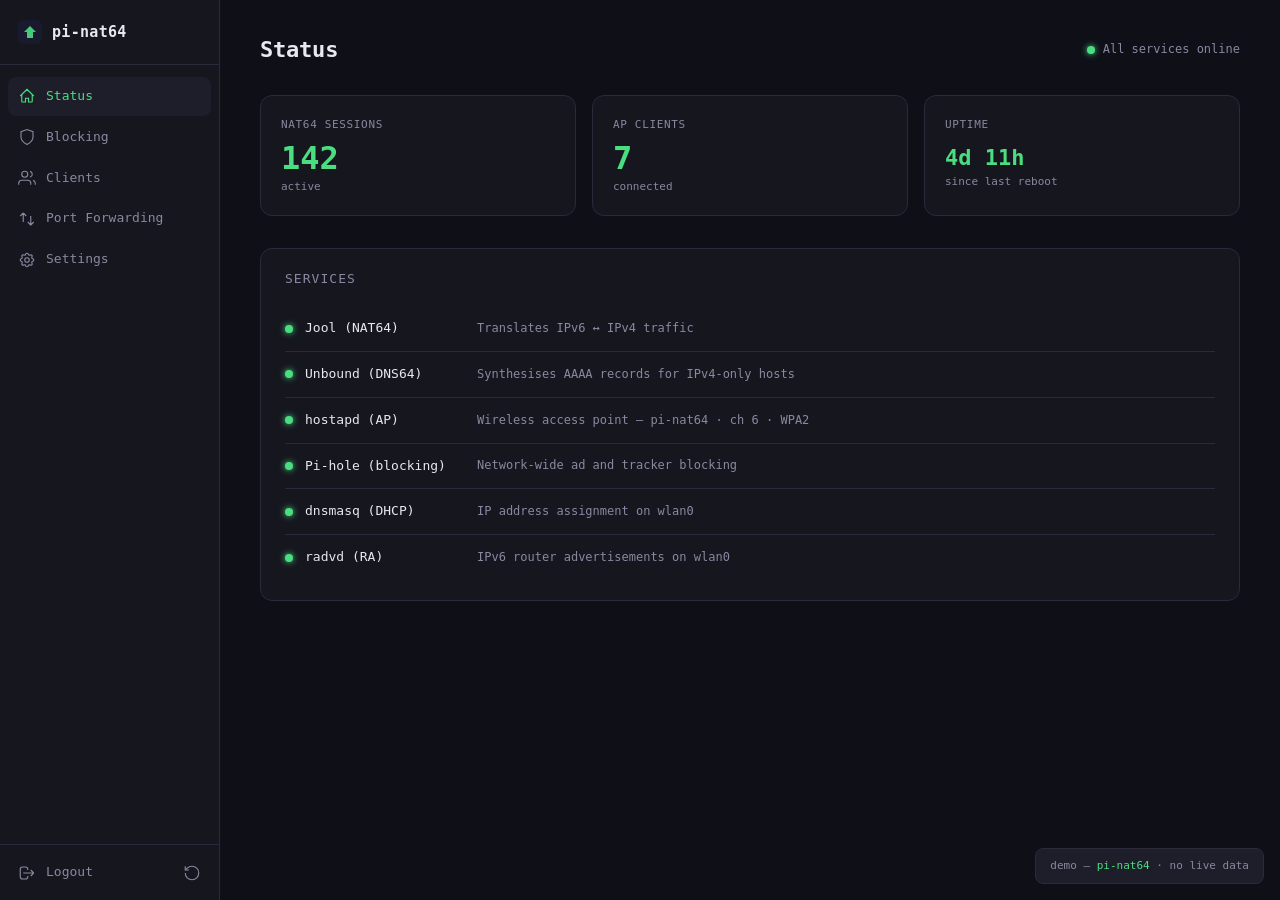
==== docs/index.html @ d77e2076 "Add interactive UI demo via GitHub Pages Copies the self-contained demo HTML to docs/index.html so i" ====
<!DOCTYPE html>
<html lang="en">
<head>
<meta charset="UTF-8">
<meta name="viewport" content="width=device-width, initial-scale=1">
<title>pi-nat64 — demo</title>
<style>
*, *::before, *::after { box-sizing: border-box; margin: 0; padding: 0; }
:root {
  --bg:#0f0f18; --bg2:#16161f; --bg3:#1e1e2a; --border:#2a2a3a;
  --text:#e8e8f0; --muted:#8888a0; --accent:#4ade80; --accent-d:#22c55e;
  --danger:#f87171; --warning:#fbbf24; --info:#60a5fa;
  --sidebar-w:220px; --radius:8px; --radius-lg:12px;
}
html,body{height:100%;font-family:'SF Mono','Fira Code','Consolas',monospace;background:var(--bg);color:var(--text);font-size:14px;line-height:1.6;}
a{color:inherit;text-decoration:none;}
.layout{display:flex;height:100vh;overflow:hidden;}

/* Sidebar */
.sidebar{width:var(--sidebar-w);flex-shrink:0;background:var(--bg2);border-right:1px solid var(--border);display:flex;flex-direction:column;}
.sidebar-logo{display:flex;align-items:center;gap:10px;padding:20px 18px;font-size:15px;font-weight:600;border-bottom:1px solid var(--border);letter-spacing:.02em;}
.sidebar-nav{flex:1;padding:12px 8px;display:flex;flex-direction:column;gap:2px;}
.nav-item{display:flex;align-items:center;gap:10px;padding:9px 10px;border-radius:var(--radius);color:var(--muted);font-size:13px;cursor:pointer;transition:background .15s,color .15s;user-select:none;}
.nav-item:hover{background:var(--bg3);color:var(--text);}
.nav-item.active{background:var(--bg3);color:var(--accent);}
.nav-item svg{flex-shrink:0;}
.sidebar-footer{padding:8px;border-top:1px solid var(--border);display:flex;align-items:center;gap:2px;}
.logout{color:var(--muted);flex:1;}
.logout:hover{color:var(--danger);}
.reboot-btn{background:none;border:none;cursor:pointer;font-family:inherit;color:var(--muted);display:flex;align-items:center;justify-content:center;padding:9px 10px;border-radius:var(--radius);flex-shrink:0;transition:background .15s,color .15s;}
.reboot-btn:hover{background:var(--bg3);color:var(--warning);}

/* Main */
.main{flex:1;overflow-y:auto;padding:32px 40px;background:var(--bg);}
.tab{display:none;} .tab.active{display:block;}
.page-header{display:flex;align-items:center;justify-content:space-between;margin-bottom:28px;}
.page-header h1{font-size:22px;font-weight:600;letter-spacing:-.01em;}

/* Stat grid */
.stat-grid{display:grid;grid-template-columns:repeat(4,1fr);gap:16px;margin-bottom:32px;}
.stat-grid.cols3{grid-template-columns:repeat(3,1fr);}
.stat-card{background:var(--bg2);border:1px solid var(--border);border-radius:var(--radius-lg);padding:20px;}
.stat-label{font-size:11px;color:var(--muted);text-transform:uppercase;letter-spacing:.06em;margin-bottom:8px;}
.stat-val{font-size:32px;font-weight:600;color:var(--accent);line-height:1;margin-bottom:4px;}
.stat-sub{font-size:11px;color:var(--muted);}

/* Section block */
.section-block{background:var(--bg2);border:1px solid var(--border);border-radius:var(--radius-lg);padding:20px 24px;margin-bottom:20px;}
.section-block h2{font-size:13px;font-weight:500;color:var(--muted);text-transform:uppercase;letter-spacing:.08em;margin-bottom:16px;}

/* Services */
.service-list{display:flex;flex-direction:column;}
.service-row{display:flex;align-items:center;gap:12px;padding:12px 0;border-bottom:1px solid var(--border);}
.service-row:last-child{border-bottom:none;}
.svc-name{font-size:13px;font-weight:500;min-width:160px;}
.svc-desc{font-size:12px;color:var(--muted);}

/* Dots */
.dot{width:8px;height:8px;border-radius:50%;display:inline-block;flex-shrink:0;}
.dot-green{background:var(--accent);box-shadow:0 0 6px var(--accent);}
.dot-red{background:var(--danger);box-shadow:0 0 6px var(--danger);}
.dot-yellow{background:var(--warning);}
.status-indicator{display:flex;align-items:center;gap:8px;font-size:12px;color:var(--muted);}

/* Table */
.table-wrap{background:var(--bg2);border:1px solid var(--border);border-radius:var(--radius-lg);overflow:hidden;}
.data-table{width:100%;border-collapse:collapse;font-size:13px;}
.data-table th{background:var(--bg3);color:var(--muted);font-size:11px;font-weight:500;text-transform:uppercase;letter-spacing:.06em;padding:10px 16px;text-align:left;border-bottom:1px solid var(--border);}
.data-table td{padding:12px 16px;border-bottom:1px solid var(--border);color:var(--text);}
.data-table tr:last-child td{border-bottom:none;}
.data-table tr:hover td{background:var(--bg3);}

/* Pills */
.pill{display:inline-block;font-size:10px;font-weight:600;padding:2px 7px;border-radius:999px;letter-spacing:.04em;}
.pill-tcp{background:rgba(96,165,250,.15);color:var(--info);}
.pill-udp{background:rgba(251,191,36,.15);color:var(--warning);}
.pill-on{background:rgba(74,222,128,.15);color:var(--accent);}
.pill-off{background:rgba(248,113,113,.15);color:var(--danger);}
.pill-muted{background:rgba(136,136,160,.15);color:var(--muted);}

/* Buttons */
.btn{display:inline-flex;align-items:center;gap:6px;padding:8px 16px;border-radius:var(--radius);border:1px solid var(--border);background:var(--bg2);color:var(--text);font-family:inherit;font-size:13px;cursor:pointer;transition:background .15s,border-color .15s;}
.btn:hover{background:var(--bg3);border-color:#444;}
.btn-primary{background:var(--accent);color:#0f1a0f;border-color:var(--accent);font-weight:600;}
.btn-primary:hover{background:var(--accent-d);border-color:var(--accent-d);}
.btn-danger{border-color:var(--danger);color:var(--danger);}
.btn-danger:hover{background:rgba(248,113,113,.1);}
.btn-sm{padding:4px 10px;font-size:12px;}
.btn:disabled{opacity:.5;cursor:default;}

/* Forms */
.form-group{display:flex;flex-direction:column;gap:6px;margin-bottom:16px;}
.form-row{display:grid;grid-template-columns:1fr 1fr;gap:16px;}
label{font-size:12px;color:var(--muted);font-weight:500;}
.field-hint{font-size:11px;color:var(--muted);}
input,select{background:var(--bg3);border:1px solid var(--border);border-radius:var(--radius);color:var(--text);font-family:inherit;font-size:13px;padding:9px 12px;transition:border-color .15s;outline:none;}
input:focus,select:focus{border-color:var(--accent);}
input[readonly]{opacity:.6;cursor:default;}

/* Modal */
.modal-backdrop{position:fixed;inset:0;background:rgba(0,0,0,.7);display:flex;align-items:center;justify-content:center;z-index:100;}
.modal{background:var(--bg2);border:1px solid var(--border);border-radius:var(--radius-lg);padding:24px;width:480px;max-width:90vw;}
.modal-header{display:flex;align-items:center;justify-content:space-between;margin-bottom:20px;}
.modal-header h2{font-size:16px;font-weight:600;}
.modal-close{background:none;border:none;color:var(--muted);font-size:18px;cursor:pointer;padding:4px;}
.modal-close:hover{color:var(--text);}
.modal-footer{display:flex;justify-content:flex-end;gap:10px;margin-top:8px;}

/* Empty state */
.empty-state{background:var(--bg2);border:1px dashed var(--border);border-radius:var(--radius-lg);padding:40px;text-align:center;color:var(--muted);}

/* Action row */
.action-row{display:flex;gap:6px;}

/* Blocked domains bar */
.blocked-row{display:flex;align-items:center;gap:12px;padding:10px 0;border-bottom:1px solid var(--border);}
.blocked-row:last-child{border-bottom:none;}
.blocked-rank{font-size:11px;color:var(--muted);width:24px;text-align:right;flex-shrink:0;}
.blocked-domain{flex:1;font-size:12px;}
.blocked-bar-wrap{width:100px;height:4px;background:var(--bg3);border-radius:2px;flex-shrink:0;}
.blocked-bar{height:4px;background:var(--danger);border-radius:2px;}
.blocked-count{font-size:11px;color:var(--muted);width:48px;text-align:right;flex-shrink:0;}

/* Signal */
.signal-good{color:var(--accent);}
.signal-ok{color:var(--warning);}
.signal-weak{color:var(--danger);}

/* Alert */
.alert{padding:10px 14px;border-radius:var(--radius);font-size:13px;margin-bottom:16px;}
.alert-success{background:rgba(74,222,128,.1);border:1px solid rgba(74,222,128,.3);color:var(--accent);}
.alert-error{background:rgba(248,113,113,.1);border:1px solid rgba(248,113,113,.3);color:var(--danger);}

/* Demo banner */
.demo-banner{position:fixed;bottom:16px;right:16px;background:var(--bg3);border:1px solid var(--border);border-radius:var(--radius);padding:8px 14px;font-size:11px;color:var(--muted);z-index:50;}
.demo-banner span{color:var(--accent);}
</style>
</head>
<body>
<div class="layout">

<!-- ── Sidebar ── -->
<aside class="sidebar">
  <div class="sidebar-logo">
    <svg width="24" height="24" viewBox="0 0 32 32" fill="none"><rect width="32" height="32" rx="8" fill="#1a1a2e"/><path d="M8 16 L16 8 L24 16 L20 16 L20 24 L12 24 L12 16 Z" fill="#4ade80" opacity=".9"/></svg>
    <span>pi-nat64</span>
  </div>
  <nav class="sidebar-nav">
    <a class="nav-item active" data-tab="status">
      <svg width="18" height="18" viewBox="0 0 24 24" fill="none" stroke="currentColor" stroke-width="1.5"><path d="M3 12l9-9 9 9M5 10v9a1 1 0 001 1h4v-5h4v5h4a1 1 0 001-1v-9"/></svg>Status
    </a>
    <a class="nav-item" data-tab="blocking">
      <svg width="18" height="18" viewBox="0 0 24 24" fill="none" stroke="currentColor" stroke-width="1.5"><path d="M12 22s8-4 8-10V5l-8-3-8 3v7c0 6 8 10 8 10z"/></svg>Blocking
    </a>
    <a class="nav-item" data-tab="clients">
      <svg width="18" height="18" viewBox="0 0 24 24" fill="none" stroke="currentColor" stroke-width="1.5"><path d="M17 21v-2a4 4 0 0 0-4-4H5a4 4 0 0 0-4 4v2"/><circle cx="9" cy="7" r="4"/><path d="M23 21v-2a4 4 0 0 0-3-3.87"/><path d="M16 3.13a4 4 0 0 1 0 7.75"/></svg>Clients
    </a>
    <a class="nav-item" data-tab="portfwd">
      <svg width="18" height="18" viewBox="0 0 24 24" fill="none" stroke="currentColor" stroke-width="1.5"><path d="M7 16V4m0 0L3 8m4-4 4 4M17 8v12m0 0 4-4m-4 4-4-4"/></svg>Port Forwarding
    </a>
    <a class="nav-item" data-tab="settings">
      <svg width="18" height="18" viewBox="0 0 24 24" fill="none" stroke="currentColor" stroke-width="1.5"><path d="M10.325 4.317c.426-1.756 2.924-1.756 3.35 0a1.724 1.724 0 002.573 1.066c1.543-.94 3.31.826 2.37 2.37a1.724 1.724 0 001.065 2.572c1.756.426 1.756 2.924 0 3.35a1.724 1.724 0 00-1.066 2.573c.94 1.543-.826 3.31-2.37 2.37a1.724 1.724 0 00-2.572 1.065c-.426 1.756-2.924 1.756-3.35 0a1.724 1.724 0 00-2.573-1.066c-1.543.94-3.31-.826-2.37-2.37a1.724 1.724 0 00-1.065-2.572c-1.756-.426-1.756-2.924 0-3.35a1.724 1.724 0 001.066-2.573c-.94-1.543.826-3.31 2.37-2.37.996.608 2.296.07 2.572-1.065z"/><circle cx="12" cy="12" r="3"/></svg>Settings
    </a>
  </nav>
  <div class="sidebar-footer">
    <a class="nav-item logout" style="flex:1">
      <svg width="18" height="18" viewBox="0 0 24 24" fill="none" stroke="currentColor" stroke-width="1.5"><path d="M17 16l4-4m0 0l-4-4m4 4H7m6 4v1a3 3 0 01-3 3H6a3 3 0 01-3-3V7a3 3 0 013-3h4a3 3 0 013 3v1"/></svg>Logout
    </a>
    <button class="reboot-btn" title="Reboot gateway" onclick="document.getElementById('reboot-modal').style.display='flex'">
      <svg width="18" height="18" viewBox="0 0 24 24" fill="none" stroke="currentColor" stroke-width="1.5"><path d="M3 12a9 9 0 1 0 9-9 9.75 9.75 0 0 0-6.74 2.74L3 8"/><path d="M3 3v5h5"/></svg>
    </button>
  </div>
</aside>

<!-- ── Main ── -->
<main class="main">

<!-- STATUS -->
<section id="tab-status" class="tab active">
  <div class="page-header">
    <h1>Status</h1>
    <div class="status-indicator"><span class="dot dot-green"></span><span>All services online</span></div>
  </div>
  <div class="stat-grid cols3">
    <div class="stat-card"><div class="stat-label">NAT64 sessions</div><div class="stat-val">142</div><div class="stat-sub">active</div></div>
    <div class="stat-card"><div class="stat-label">AP clients</div><div class="stat-val">7</div><div class="stat-sub">connected</div></div>
    <div class="stat-card"><div class="stat-label">Uptime</div><div class="stat-val" style="font-size:22px;padding-top:5px">4d 11h</div><div class="stat-sub">since last reboot</div></div>
  </div>
  <div class="section-block">
    <h2>Services</h2>
    <div class="service-list">
      <div class="service-row"><span class="dot dot-green"></span><span class="svc-name">Jool (NAT64)</span><span class="svc-desc">Translates IPv6 ↔ IPv4 traffic</span></div>
      <div class="service-row"><span class="dot dot-green"></span><span class="svc-name">Unbound (DNS64)</span><span class="svc-desc">Synthesises AAAA records for IPv4-only hosts</span></div>
      <div class="service-row"><span class="dot dot-green"></span><span class="svc-name">hostapd (AP)</span><span class="svc-desc">Wireless access point — pi-nat64 · ch 6 · WPA2</span></div>
      <div class="service-row"><span class="dot dot-green"></span><span class="svc-name">Pi-hole (blocking)</span><span class="svc-desc">Network-wide ad and tracker blocking</span></div>
      <div class="service-row"><span class="dot dot-green"></span><span class="svc-name">dnsmasq (DHCP)</span><span class="svc-desc">IP address assignment on wlan0</span></div>
      <div class="service-row"><span class="dot dot-green"></span><span class="svc-name">radvd (RA)</span><span class="svc-desc">IPv6 router advertisements on wlan0</span></div>
    </div>
  </div>
</section>

<!-- BLOCKING -->
<section id="tab-blocking" class="tab">
  <div class="page-header">
    <h1>Blocking</h1>
    <div class="status-indicator"><span class="dot dot-green"></span><span id="ph-status-text">Blocking active</span></div>
  </div>
  <div class="stat-grid">
    <div class="stat-card"><div class="stat-label">Queries today</div><div class="stat-val">48,213</div></div>
    <div class="stat-card"><div class="stat-label">Blocked today</div><div class="stat-val">9,407</div></div>
    <div class="stat-card"><div class="stat-label">Block rate</div><div class="stat-val">19.5</div><div class="stat-sub">%</div></div>
    <div class="stat-card"><div class="stat-label">Blocklist size</div><div class="stat-val" style="font-size:22px;padding-top:5px">189k</div><div class="stat-sub">domains</div></div>
  </div>

  <!-- Toggle -->
  <div class="section-block">
    <div style="display:flex;justify-content:space-between;align-items:center;margin-bottom:0">
      <h2 style="margin:0">Ad blocking</h2>
      <button class="btn btn-primary" id="toggle-btn" onclick="toggleBlocking()">Disable blocking</button>
    </div>
    <p id="toggle-msg" class="field-hint" style="margin-top:.6rem;min-height:1rem"></p>
  </div>

  <!-- Top blocked -->
  <div class="section-block">
    <h2>Top blocked domains</h2>
    <div class="service-list">
      <div class="blocked-row"><span class="blocked-rank">1</span><span class="blocked-domain">doubleclick.net</span><div class="blocked-bar-wrap"><div class="blocked-bar" style="width:100%"></div></div><span class="blocked-count">1,842</span></div>
      <div class="blocked-row"><span class="blocked-rank">2</span><span class="blocked-domain">googleadservices.com</span><div class="blocked-bar-wrap"><div class="blocked-bar" style="width:80%"></div></div><span class="blocked-count">1,473</span></div>
      <div class="blocked-row"><span class="blocked-rank">3</span><span class="blocked-domain">pagead2.googlesyndication.com</span><div class="blocked-bar-wrap"><div class="blocked-bar" style="width:68%"></div></div><span class="blocked-count">1,251</span></div>
      <div class="blocked-row"><span class="blocked-rank">4</span><span class="blocked-domain">ads.facebook.com</span><div class="blocked-bar-wrap"><div class="blocked-bar" style="width:55%"></div></div><span class="blocked-count">1,014</span></div>
      <div class="blocked-row"><span class="blocked-rank">5</span><span class="blocked-domain">analytics.google.com</span><div class="blocked-bar-wrap"><div class="blocked-bar" style="width:44%"></div></div><span class="blocked-count">810</span></div>
      <div class="blocked-row"><span class="blocked-rank">6</span><span class="blocked-domain">tracking.tiktok.com</span><div class="blocked-bar-wrap"><div class="blocked-bar" style="width:36%"></div></div><span class="blocked-count">663</span></div>
    </div>
  </div>

  <!-- Adlists -->
  <div class="section-block">
    <div style="display:flex;justify-content:space-between;align-items:center;margin-bottom:16px">
      <h2 style="margin:0">Adlists</h2>
      <button class="btn btn-sm" id="gravity-btn" onclick="demoGravity()">
        <svg width="13" height="13" viewBox="0 0 24 24" fill="none" stroke="currentColor" stroke-width="2"><path d="M3 12a9 9 0 1 0 9-9 9.75 9.75 0 0 0-6.74 2.74L3 8"/><path d="M3 3v5h5"/></svg>
        Update gravity
      </button>
    </div>
    <div style="display:flex;gap:8px;margin-bottom:8px">
      <input type="text" id="adlist-url" placeholder="https://example.com/adlist.txt" style="flex:1">
      <input type="text" id="adlist-comment" placeholder="Comment (optional)" style="width:180px">
      <button class="btn btn-primary" onclick="demoAddAdlist()">Add</button>
    </div>
    <p id="adlist-msg" class="field-hint" style="min-height:1.2rem;margin-bottom:8px"></p>
    <div id="adlist-container"></div>
  </div>

  <!-- Whitelist -->
  <div class="section-block">
    <h2>Whitelist</h2>
    <div style="display:flex;gap:8px;margin-bottom:8px">
      <input type="text" id="wl-input" placeholder="e.g. example.com" style="flex:1" onkeydown="if(event.key==='Enter') demoAddWhitelist()">
      <button class="btn btn-primary" onclick="demoAddWhitelist()">Add</button>
    </div>
    <p id="wl-msg" class="field-hint" style="min-height:1.2rem;margin-bottom:8px"></p>
    <div id="wl-list" class="service-list"></div>
  </div>
</section>

<!-- CLIENTS -->
<section id="tab-clients" class="tab">
  <div class="page-header">
    <h1>Clients</h1>
    <button class="btn" onclick="renderClients()">
      <svg width="14" height="14" viewBox="0 0 24 24" fill="none" stroke="currentColor" stroke-width="2"><path d="M3 12a9 9 0 1 0 9-9 9.75 9.75 0 0 0-6.74 2.74L3 8"/><path d="M3 3v5h5"/></svg>
      Refresh
    </button>
  </div>
  <div class="table-wrap">
    <table class="data-table">
      <thead><tr><th>Device</th><th>MAC</th><th>IP</th><th>Signal</th><th>Down / Up</th><th>Connected</th><th>Status</th><th></th></tr></thead>
      <tbody id="clients-body"></tbody>
    </table>
  </div>
</section>

<!-- PORT FORWARDING -->
<section id="tab-portfwd" class="tab">
  <div class="page-header">
    <h1>Port Forwarding</h1>
    <button class="btn btn-primary" onclick="document.getElementById('add-rule-modal').style.display='flex'">+ Add rule</button>
  </div>
  <div class="table-wrap">
    <table class="data-table">
      <thead><tr><th>Name</th><th>Proto</th><th>Ext. port</th><th>Destination</th><th>Dest. port</th><th>Status</th><th></th></tr></thead>
      <tbody>
        <tr><td>SSH</td><td><span class="pill pill-tcp">TCP</span></td><td>2222</td><td><code>fd00::10</code></td><td>22</td><td><span class="pill pill-on">enabled</span></td><td><div class="action-row"><button class="btn btn-sm">Disable</button><button class="btn btn-sm btn-danger">Delete</button></div></td></tr>
        <tr><td>Home server</td><td><span class="pill pill-tcp">TCP</span></td><td>8080</td><td><code>fd00::20</code></td><td>80</td><td><span class="pill pill-on">enabled</span></td><td><div class="action-row"><button class="btn btn-sm">Disable</button><button class="btn btn-sm btn-danger">Delete</button></div></td></tr>
        <tr><td>Wireguard</td><td><span class="pill pill-udp">UDP</span></td><td>51820</td><td><code>fd00::30</code></td><td>51820</td><td><span class="pill pill-off">disabled</span></td><td><div class="action-row"><button class="btn btn-sm">Enable</button><button class="btn btn-sm btn-danger">Delete</button></div></td></tr>
      </tbody>
    </table>
  </div>
  <div class="modal-backdrop" id="add-rule-modal" style="display:none">
    <div class="modal">
      <div class="modal-header"><h2>Add port forwarding rule</h2><button class="modal-close" onclick="document.getElementById('add-rule-modal').style.display='none'">✕</button></div>
      <div class="form-group"><label>Name</label><input type="text" placeholder="e.g. SSH, Home server"></div>
      <div class="form-row">
        <div class="form-group"><label>Protocol</label><select><option>TCP</option><option>UDP</option></select></div>
        <div class="form-group"><label>External port</label><input type="number" placeholder="2222"></div>
      </div>
      <div class="form-row">
        <div class="form-group"><label>Destination IPv6</label><input type="text" placeholder="fd00::10"></div>
        <div class="form-group"><label>Destination port</label><input type="number" placeholder="22"></div>
      </div>
      <div class="modal-footer">
        <button class="btn" onclick="document.getElementById('add-rule-modal').style.display='none'">Cancel</button>
        <button class="btn btn-primary" onclick="document.getElementById('add-rule-modal').style.display='none'">Save rule</button>
      </div>
    </div>
  </div>
</section>

<!-- SETTINGS -->
<section id="tab-settings" class="tab">
  <div class="page-header"><h1>Settings</h1></div>
  <div id="settings-saved" class="alert alert-success" style="display:none">Settings saved successfully.</div>
  <div class="section-block">
    <h2>Access point</h2>
    <div class="form-group"><label>SSID</label><input type="text" value="pi-nat64"></div>
    <div class="form-row">
      <div class="form-group"><label>Channel</label><input type="number" value="6"></div>
      <div class="form-group"><label>WPA2 passphrase</label><input type="password" placeholder="leave blank to keep current"></div>
    </div>
  </div>
  <div class="section-block">
    <h2>NAT64 / DNS64</h2>
    <div class="form-group"><label>Jool / DNS64 prefix</label><input type="text" value="64:ff9b::/96" readonly><span class="field-hint">Change requires editing configs manually and rebooting.</span></div>
    <div class="form-group"><label>Upstream DNS (IPv6)</label><input type="text" value="2606:4700:4700::1111" readonly></div>
  </div>
  <div class="section-block">
    <h2>Admin password</h2>
    <div class="form-group"><label>New password</label><input type="password" placeholder="Leave blank to keep current"></div>
  </div>
  <button class="btn btn-primary" onclick="showSettingsSaved()">Save settings</button>
</section>

</main>
</div>

<!-- Reboot modal -->
<div class="modal-backdrop" id="reboot-modal" style="display:none">
  <div class="modal">
    <div class="modal-header"><h2>Reboot gateway?</h2><button class="modal-close" onclick="document.getElementById('reboot-modal').style.display='none'">✕</button></div>
    <p style="color:var(--muted);font-size:13px;margin-bottom:20px">The gateway will be unavailable for ~30 seconds. All connected devices will lose internet access during the reboot.</p>
    <div class="modal-footer">
      <button class="btn" onclick="document.getElementById('reboot-modal').style.display='none'">Cancel</button>
      <button class="btn btn-danger">Reboot now</button>
    </div>
  </div>
</div>

<div class="demo-banner">demo — <span>pi-nat64</span> · no live data</div>

<script>
// ── Tab switching ─────────────────────────────────────────────────────────────
document.querySelectorAll('.nav-item[data-tab]').forEach(link => {
  link.addEventListener('click', () => {
    document.querySelectorAll('.nav-item').forEach(n => n.classList.remove('active'));
    document.querySelectorAll('.tab').forEach(t => t.classList.remove('active'));
    link.classList.add('active');
    document.getElementById('tab-' + link.dataset.tab).classList.add('active');
    if (link.dataset.tab === 'clients') renderClients();
    if (link.dataset.tab === 'blocking') renderAdlists(); renderWhitelist();
  });
});

// ── Blocking toggle ───────────────────────────────────────────────────────────
let blockingEnabled = true;
function toggleBlocking() {
  blockingEnabled = !blockingEnabled;
  const btn = document.getElementById('toggle-btn');
  const msg = document.getElementById('toggle-msg');
  btn.textContent = blockingEnabled ? 'Disable blocking' : 'Enable blocking';
  msg.style.color = blockingEnabled ? 'var(--accent)' : 'var(--warning)';
  msg.textContent = blockingEnabled ? 'Blocking enabled.' : 'Blocking disabled — all queries will pass through.';
  setTimeout(() => { msg.textContent = ''; }, 3000);
}

// ── Adlists ───────────────────────────────────────────────────────────────────
let adlists = [
  { id:1, url:'https://raw.githubusercontent.com/StevenBlack/hosts/master/hosts',          comment:'StevenBlack unified hosts', enabled:true,  domains:129847 },
  { id:2, url:'https://adguardteam.github.io/AdGuardSDNSFilter/Filters/filter.txt',         comment:'AdGuard DNS filter',        enabled:true,  domains:54230  },
  { id:3, url:'https://raw.githubusercontent.com/PolishFiltersTeam/KADhosts/master/KADhosts.txt', comment:'Polish ad domains',   enabled:false, domains:3810   },
];
let nextId = 4;

function renderAdlists() {
  const c = document.getElementById('adlist-container');
  if (!c) return;
  if (!adlists.length) { c.innerHTML = '<p class="field-hint">No adlists configured yet.</p>'; return; }
  c.innerHTML = `<table class="data-table" style="margin:-1px">
    <thead><tr><th style="width:42%">URL</th><th>Comment</th><th style="width:90px;text-align:right">Domains</th><th style="width:80px">Status</th><th style="width:120px"></th></tr></thead>
    <tbody>${adlists.map(l => `<tr>
      <td style="font-size:11px;word-break:break-all" title="${l.url}">${l.url.length>60 ? l.url.slice(0,60)+'…' : l.url}</td>
      <td style="font-size:12px;color:var(--muted)">${l.comment || '—'}</td>
      <td style="text-align:right;font-size:12px">${l.domains.toLocaleString()}</td>
      <td><span class="pill ${l.enabled?'pill-on':'pill-off'}">${l.enabled?'enabled':'disabled'}</span></td>
      <td><div class="action-row">
        <button class="btn btn-sm" onclick="demoToggleAdlist(${l.id})">${l.enabled?'Disable':'Enable'}</button>
        <button class="btn btn-sm btn-danger" onclick="demoDeleteAdlist(${l.id})">✕</button>
      </div></td>
    </tr>`).join('')}</tbody></table>`;
}

function demoAddAdlist() {
  const url = document.getElementById('adlist-url').value.trim();
  const comment = document.getElementById('adlist-comment').value.trim();
  const msg = document.getElementById('adlist-msg');
  if (!url || !url.startsWith('http')) {
    msg.style.color = 'var(--danger)'; msg.textContent = 'Invalid URL — must start with http:// or https://';
    setTimeout(()=>{msg.textContent=''},4000); return;
  }
  adlists.push({ id: nextId++, url, comment, enabled: true, domains: 0 });
  document.getElementById('adlist-url').value = '';
  document.getElementById('adlist-comment').value = '';
  msg.style.color = 'var(--accent)'; msg.textContent = 'Adlist added. Run "Update gravity" to activate it.';
  setTimeout(()=>{msg.textContent=''},5000);
  renderAdlists();
}

function demoToggleAdlist(id) {
  const l = adlists.find(x=>x.id===id);
  if (l) l.enabled = !l.enabled;
  renderAdlists();
}

function demoDeleteAdlist(id) {
  adlists = adlists.filter(x=>x.id!==id);
  const msg = document.getElementById('adlist-msg');
  msg.style.color = 'var(--accent)'; msg.textContent = 'Adlist removed. Run "Update gravity" to apply.';
  setTimeout(()=>{msg.textContent=''},5000);
  renderAdlists();
}

function demoGravity() {
  const btn = document.getElementById('gravity-btn');
  const msg = document.getElementById('adlist-msg');
  btn.disabled = true; btn.textContent = 'Updating…';
  msg.style.color = 'var(--muted)'; msg.textContent = 'Gravity update started — this may take a few minutes.';
  setTimeout(()=>{
    btn.disabled = false;
    btn.innerHTML = '<svg width="13" height="13" viewBox="0 0 24 24" fill="none" stroke="currentColor" stroke-width="2"><path d="M3 12a9 9 0 1 0 9-9 9.75 9.75 0 0 0-6.74 2.74L3 8"/><path d="M3 3v5h5"/></svg> Update gravity';
    msg.textContent = 'Gravity updated.'; msg.style.color='var(--accent)';
    setTimeout(()=>{msg.textContent=''},3000);
  }, 3000);
}

// ── Whitelist ─────────────────────────────────────────────────────────────────
let whitelist = ['safe.example.com', 'mybank.com'];

function renderWhitelist() {
  const list = document.getElementById('wl-list');
  if (!list) return;
  if (!whitelist.length) { list.innerHTML = '<p class="field-hint">No domains whitelisted yet.</p>'; return; }
  list.innerHTML = whitelist.map(d => `<div class="service-row">
    <span class="svc-name" style="flex:1">${d}</span>
    <button class="btn btn-sm btn-danger" onclick="demoRemoveWhitelist('${d}')">Remove</button>
  </div>`).join('');
}

function demoAddWhitelist() {
  const input = document.getElementById('wl-input');
  const msg   = document.getElementById('wl-msg');
  const domain = input.value.trim().toLowerCase();
  if (!domain) return;
  if (whitelist.includes(domain)) {
    msg.style.color='var(--danger)'; msg.textContent='Already whitelisted.';
    setTimeout(()=>{msg.textContent=''},3000); return;
  }
  whitelist.push(domain); input.value='';
  msg.style.color='var(--accent)'; msg.textContent=domain+' added to whitelist.';
  setTimeout(()=>{msg.textContent=''},4000);
  renderWhitelist();
}

function demoRemoveWhitelist(d) {
  whitelist = whitelist.filter(x=>x!==d);
  const msg = document.getElementById('wl-msg');
  msg.style.color='var(--accent)'; msg.textContent=d+' removed from whitelist.';
  setTimeout(()=>{msg.textContent=''},4000);
  renderWhitelist();
}

// ── Clients ───────────────────────────────────────────────────────────────────
let clients = [
  { mac:'a4:c3:f0:11:22:33', hostname:'MacBook-Pro',    ip:'192.168.50.101', signal:-52, tx:214748364,  rx:85983232,  sec:14400, blocked:false, online:true  },
  { mac:'b8:27:eb:44:55:66', hostname:'iPhone-Alex',    ip:'192.168.50.102', signal:-67, tx:52428800,   rx:31457280,  sec:3720,  blocked:false, online:true  },
  { mac:'dc:a6:32:77:88:99', hostname:'Pixel-8',        ip:'192.168.50.103', signal:-74, tx:10485760,   rx:5242880,   sec:900,   blocked:false, online:true  },
  { mac:'00:11:22:aa:bb:cc', hostname:'unknown-device', ip:'192.168.50.104', signal:-81, tx:2097152,    rx:1048576,   sec:120,   blocked:false, online:true  },
  { mac:'ff:ee:dd:cc:bb:aa', hostname:'OldTablet',      ip:'',               signal:null,tx:null,       rx:null,      sec:null,  blocked:true,  online:false },
];

function fmtBytes(b) {
  if(b==null) return '—';
  if(b<1024) return b+' B';
  if(b<1048576) return (b/1024).toFixed(1)+' KB';
  if(b<1073741824) return (b/1048576).toFixed(1)+' MB';
  return (b/1073741824).toFixed(2)+' GB';
}
function fmtSignal(dbm) {
  if(dbm==null) return '—';
  const cls = dbm>=-60?'signal-good':dbm>=-70?'signal-ok':'signal-weak';
  return `<span class="${cls}">${dbm} dBm</span>`;
}
function fmtUptime(s) {
  if(s==null) return '—';
  if(s<60) return s+'s';
  if(s<3600) return Math.floor(s/60)+'m '+(s%60)+'s';
  return Math.floor(s/3600)+'h '+Math.floor((s%3600)/60)+'m';
}

function renderClients() {
  const tbody = document.getElementById('clients-body');
  if(!tbody) return;
  tbody.innerHTML = clients.map(c => {
    const status = c.blocked
      ? '<span class="pill pill-off">blocked</span>'
      : c.online
        ? '<span class="pill pill-on">online</span>'
        : '<span class="pill pill-muted">offline</span>';
    const action = c.blocked
      ? `<button class="btn btn-sm" onclick="demoUnblock('${c.mac}')">Unblock</button>`
      : `<button class="btn btn-sm btn-danger" onclick="demoBlock('${c.mac}')">Block</button>`;
    return `<tr>
      <td>${c.hostname||'—'}</td>
      <td><code>${c.mac}</code></td>
      <td><code>${c.ip||'—'}</code></td>
      <td>${fmtSignal(c.signal)}</td>
      <td style="font-size:12px">${c.online?fmtBytes(c.rx)+' / '+fmtBytes(c.tx):'—'}</td>
      <td style="font-size:12px;color:var(--muted)">${fmtUptime(c.sec)}</td>
      <td>${status}</td><td>${action}</td></tr>`;
  }).join('');
}

function demoBlock(mac) {
  const c = clients.find(x=>x.mac===mac);
  if(c){c.blocked=true;c.online=false;} renderClients();
}
function demoUnblock(mac) {
  const c = clients.find(x=>x.mac===mac);
  if(c) c.blocked=false;
  renderClients();
}

// ── Settings ──────────────────────────────────────────────────────────────────
function showSettingsSaved() {
  const el = document.getElementById('settings-saved');
  el.style.display='block';
  setTimeout(()=>{el.style.display='none';},2500);
}

// ── Init ──────────────────────────────────────────────────────────────────────
renderAdlists();
renderWhitelist();
renderClients();
</script>
</body>
</html>
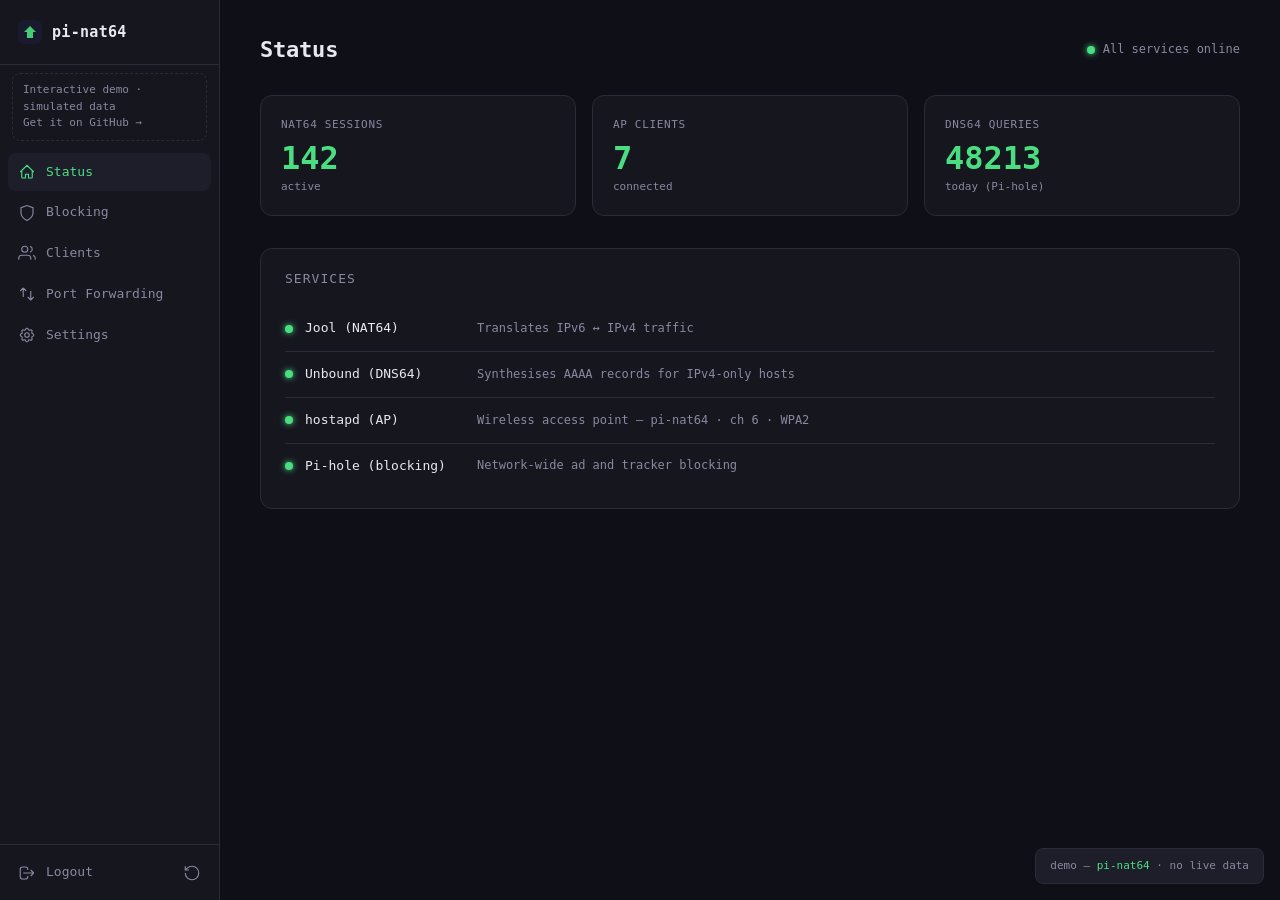
==== commit b869a2f7: "Drivers: prefer in-kernel drivers; docs and README refresh install-drivers.sh: - On current kernels " ====
--- a/docs/index.html
+++ b/docs/index.html
@@ -24,6 +24,8 @@
 .nav-item:hover{background:var(--bg3);color:var(--text);}
 .nav-item.active{background:var(--bg3);color:var(--accent);}
 .nav-item svg{flex-shrink:0;}
+.demo-note{display:block;margin:8px 12px 0;padding:8px 10px;border:1px dashed var(--border);border-radius:8px;font-size:11px;line-height:1.5;color:var(--muted);}
+.demo-note:hover{color:var(--accent);border-color:var(--accent);}
 .sidebar-footer{padding:8px;border-top:1px solid var(--border);display:flex;align-items:center;gap:2px;}
 .logout{color:var(--muted);flex:1;}
 .logout:hover{color:var(--danger);}
@@ -145,25 +147,26 @@
     <svg width="24" height="24" viewBox="0 0 32 32" fill="none"><rect width="32" height="32" rx="8" fill="#1a1a2e"/><path d="M8 16 L16 8 L24 16 L20 16 L20 24 L12 24 L12 16 Z" fill="#4ade80" opacity=".9"/></svg>
     <span>pi-nat64</span>
   </div>
+  <a class="demo-note" href="https://github.com/ALQU-IT/pi-nat64" target="_blank" rel="noopener">Interactive demo · simulated data<br>Get it on GitHub →</a>
   <nav class="sidebar-nav">
-    <a class="nav-item active" data-tab="status">
+    <a href="#" class="nav-item active" data-tab="status">
       <svg width="18" height="18" viewBox="0 0 24 24" fill="none" stroke="currentColor" stroke-width="1.5"><path d="M3 12l9-9 9 9M5 10v9a1 1 0 001 1h4v-5h4v5h4a1 1 0 001-1v-9"/></svg>Status
     </a>
-    <a class="nav-item" data-tab="blocking">
+    <a href="#" class="nav-item" data-tab="blocking">
       <svg width="18" height="18" viewBox="0 0 24 24" fill="none" stroke="currentColor" stroke-width="1.5"><path d="M12 22s8-4 8-10V5l-8-3-8 3v7c0 6 8 10 8 10z"/></svg>Blocking
     </a>
-    <a class="nav-item" data-tab="clients">
+    <a href="#" class="nav-item" data-tab="clients">
       <svg width="18" height="18" viewBox="0 0 24 24" fill="none" stroke="currentColor" stroke-width="1.5"><path d="M17 21v-2a4 4 0 0 0-4-4H5a4 4 0 0 0-4 4v2"/><circle cx="9" cy="7" r="4"/><path d="M23 21v-2a4 4 0 0 0-3-3.87"/><path d="M16 3.13a4 4 0 0 1 0 7.75"/></svg>Clients
     </a>
-    <a class="nav-item" data-tab="portfwd">
+    <a href="#" class="nav-item" data-tab="portfwd">
       <svg width="18" height="18" viewBox="0 0 24 24" fill="none" stroke="currentColor" stroke-width="1.5"><path d="M7 16V4m0 0L3 8m4-4 4 4M17 8v12m0 0 4-4m-4 4-4-4"/></svg>Port Forwarding
     </a>
-    <a class="nav-item" data-tab="settings">
+    <a href="#" class="nav-item" data-tab="settings">
       <svg width="18" height="18" viewBox="0 0 24 24" fill="none" stroke="currentColor" stroke-width="1.5"><path d="M10.325 4.317c.426-1.756 2.924-1.756 3.35 0a1.724 1.724 0 002.573 1.066c1.543-.94 3.31.826 2.37 2.37a1.724 1.724 0 001.065 2.572c1.756.426 1.756 2.924 0 3.35a1.724 1.724 0 00-1.066 2.573c.94 1.543-.826 3.31-2.37 2.37a1.724 1.724 0 00-2.572 1.065c-.426 1.756-2.924 1.756-3.35 0a1.724 1.724 0 00-2.573-1.066c-1.543.94-3.31-.826-2.37-2.37a1.724 1.724 0 00-1.065-2.572c-1.756-.426-1.756-2.924 0-3.35a1.724 1.724 0 001.066-2.573c-.94-1.543.826-3.31 2.37-2.37.996.608 2.296.07 2.572-1.065z"/><circle cx="12" cy="12" r="3"/></svg>Settings
     </a>
   </nav>
   <div class="sidebar-footer">
-    <a class="nav-item logout" style="flex:1">
+    <a href="#" class="nav-item logout" style="flex:1">
       <svg width="18" height="18" viewBox="0 0 24 24" fill="none" stroke="currentColor" stroke-width="1.5"><path d="M17 16l4-4m0 0l-4-4m4 4H7m6 4v1a3 3 0 01-3 3H6a3 3 0 01-3-3V7a3 3 0 013-3h4a3 3 0 013 3v1"/></svg>Logout
     </a>
     <button class="reboot-btn" title="Reboot gateway" onclick="document.getElementById('reboot-modal').style.display='flex'">
@@ -184,7 +187,7 @@
   <div class="stat-grid cols3">
     <div class="stat-card"><div class="stat-label">NAT64 sessions</div><div class="stat-val">142</div><div class="stat-sub">active</div></div>
     <div class="stat-card"><div class="stat-label">AP clients</div><div class="stat-val">7</div><div class="stat-sub">connected</div></div>
-    <div class="stat-card"><div class="stat-label">Uptime</div><div class="stat-val" style="font-size:22px;padding-top:5px">4d 11h</div><div class="stat-sub">since last reboot</div></div>
+    <div class="stat-card"><div class="stat-label">DNS64 queries</div><div class="stat-val">48213</div><div class="stat-sub">today (Pi-hole)</div></div>
   </div>
   <div class="section-block">
     <h2>Services</h2>
@@ -193,8 +196,6 @@
       <div class="service-row"><span class="dot dot-green"></span><span class="svc-name">Unbound (DNS64)</span><span class="svc-desc">Synthesises AAAA records for IPv4-only hosts</span></div>
       <div class="service-row"><span class="dot dot-green"></span><span class="svc-name">hostapd (AP)</span><span class="svc-desc">Wireless access point — pi-nat64 · ch 6 · WPA2</span></div>
       <div class="service-row"><span class="dot dot-green"></span><span class="svc-name">Pi-hole (blocking)</span><span class="svc-desc">Network-wide ad and tracker blocking</span></div>
-      <div class="service-row"><span class="dot dot-green"></span><span class="svc-name">dnsmasq (DHCP)</span><span class="svc-desc">IP address assignment on wlan0</span></div>
-      <div class="service-row"><span class="dot dot-green"></span><span class="svc-name">radvd (RA)</span><span class="svc-desc">IPv6 router advertisements on wlan0</span></div>
     </div>
   </div>
 </section>
@@ -361,13 +362,14 @@
 <script>
 // ── Tab switching ─────────────────────────────────────────────────────────────
 document.querySelectorAll('.nav-item[data-tab]').forEach(link => {
-  link.addEventListener('click', () => {
+  link.addEventListener('click', e => {
+    e.preventDefault();
     document.querySelectorAll('.nav-item').forEach(n => n.classList.remove('active'));
     document.querySelectorAll('.tab').forEach(t => t.classList.remove('active'));
     link.classList.add('active');
     document.getElementById('tab-' + link.dataset.tab).classList.add('active');
     if (link.dataset.tab === 'clients') renderClients();
-    if (link.dataset.tab === 'blocking') renderAdlists(); renderWhitelist();
+    if (link.dataset.tab === 'blocking') { renderAdlists(); renderWhitelist(); }
   });
 });
 
@@ -398,8 +400,8 @@
   c.innerHTML = `<table class="data-table" style="margin:-1px">
     <thead><tr><th style="width:42%">URL</th><th>Comment</th><th style="width:90px;text-align:right">Domains</th><th style="width:80px">Status</th><th style="width:120px"></th></tr></thead>
     <tbody>${adlists.map(l => `<tr>
-      <td style="font-size:11px;word-break:break-all" title="${l.url}">${l.url.length>60 ? l.url.slice(0,60)+'…' : l.url}</td>
-      <td style="font-size:12px;color:var(--muted)">${l.comment || '—'}</td>
+      <td style="font-size:11px;word-break:break-all" title="${esc(l.url)}">${esc(l.url.length>60 ? l.url.slice(0,60)+'…' : l.url)}</td>
+      <td style="font-size:12px;color:var(--muted)">${esc(l.comment || '—')}</td>
       <td style="text-align:right;font-size:12px">${l.domains.toLocaleString()}</td>
       <td><span class="pill ${l.enabled?'pill-on':'pill-off'}">${l.enabled?'enabled':'disabled'}</span></td>
       <td><div class="action-row">
@@ -452,6 +454,10 @@
   }, 3000);
 }
 
+function esc(s) {
+  return String(s).replace(/[&<>"']/g, c => ({'&':'&amp;','<':'&lt;','>':'&gt;','"':'&quot;',"'":'&#39;'}[c]));
+}
+
 // ── Whitelist ─────────────────────────────────────────────────────────────────
 let whitelist = ['safe.example.com', 'mybank.com'];
 
@@ -459,9 +465,9 @@
   const list = document.getElementById('wl-list');
   if (!list) return;
   if (!whitelist.length) { list.innerHTML = '<p class="field-hint">No domains whitelisted yet.</p>'; return; }
-  list.innerHTML = whitelist.map(d => `<div class="service-row">
-    <span class="svc-name" style="flex:1">${d}</span>
-    <button class="btn btn-sm btn-danger" onclick="demoRemoveWhitelist('${d}')">Remove</button>
+  list.innerHTML = whitelist.map((d, i) => `<div class="service-row">
+    <span class="svc-name" style="flex:1">${esc(d)}</span>
+    <button class="btn btn-sm btn-danger" onclick="demoRemoveWhitelist(whitelist[${i}])">Remove</button>
   </div>`).join('');
 }
 
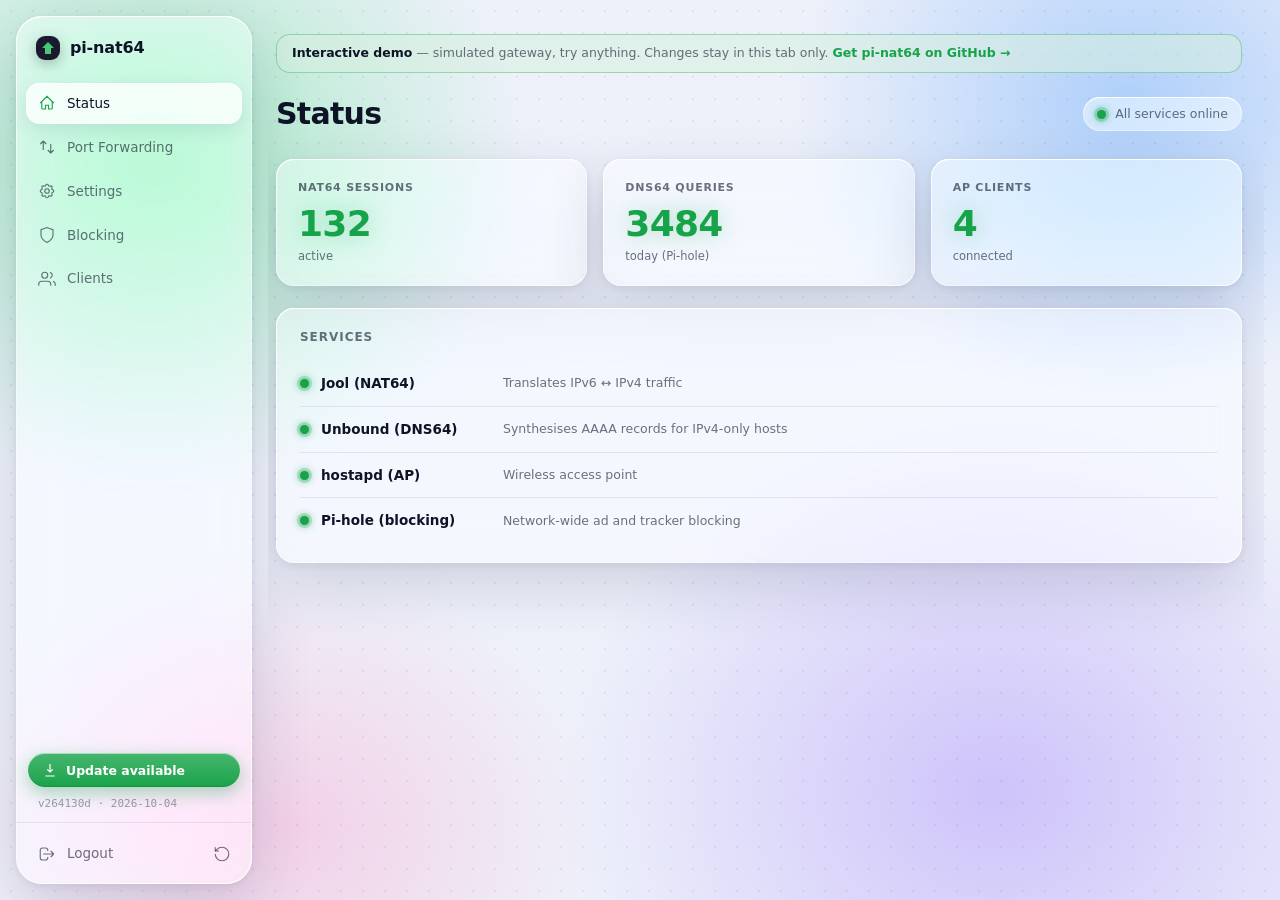
==== commit 3abc8391: "Demo: rebuild the GitHub Pages demo from the real web UI The old docs/index.html was a hand-maintain" ====
--- a/docs/index.html
+++ b/docs/index.html
@@ -1,571 +1,463 @@
+<!-- GENERATED by scripts/build-demo.py from web/templates/index.html — do not edit by hand; edit the real UI and rebuild. -->
 <!DOCTYPE html>
 <html lang="en">
 <head>
-<meta charset="UTF-8">
-<meta name="viewport" content="width=device-width, initial-scale=1">
-<title>pi-nat64 — demo</title>
-<style>
-*, *::before, *::after { box-sizing: border-box; margin: 0; padding: 0; }
-:root {
-  --bg:#0f0f18; --bg2:#16161f; --bg3:#1e1e2a; --border:#2a2a3a;
-  --text:#e8e8f0; --muted:#8888a0; --accent:#4ade80; --accent-d:#22c55e;
-  --danger:#f87171; --warning:#fbbf24; --info:#60a5fa;
-  --sidebar-w:220px; --radius:8px; --radius-lg:12px;
-}
-html,body{height:100%;font-family:'SF Mono','Fira Code','Consolas',monospace;background:var(--bg);color:var(--text);font-size:14px;line-height:1.6;}
-a{color:inherit;text-decoration:none;}
-.layout{display:flex;height:100vh;overflow:hidden;}
-
-/* Sidebar */
-.sidebar{width:var(--sidebar-w);flex-shrink:0;background:var(--bg2);border-right:1px solid var(--border);display:flex;flex-direction:column;}
-.sidebar-logo{display:flex;align-items:center;gap:10px;padding:20px 18px;font-size:15px;font-weight:600;border-bottom:1px solid var(--border);letter-spacing:.02em;}
-.sidebar-nav{flex:1;padding:12px 8px;display:flex;flex-direction:column;gap:2px;}
-.nav-item{display:flex;align-items:center;gap:10px;padding:9px 10px;border-radius:var(--radius);color:var(--muted);font-size:13px;cursor:pointer;transition:background .15s,color .15s;user-select:none;}
-.nav-item:hover{background:var(--bg3);color:var(--text);}
-.nav-item.active{background:var(--bg3);color:var(--accent);}
-.nav-item svg{flex-shrink:0;}
-.demo-note{display:block;margin:8px 12px 0;padding:8px 10px;border:1px dashed var(--border);border-radius:8px;font-size:11px;line-height:1.5;color:var(--muted);}
-.demo-note:hover{color:var(--accent);border-color:var(--accent);}
-.sidebar-footer{padding:8px;border-top:1px solid var(--border);display:flex;align-items:center;gap:2px;}
-.logout{color:var(--muted);flex:1;}
-.logout:hover{color:var(--danger);}
-.reboot-btn{background:none;border:none;cursor:pointer;font-family:inherit;color:var(--muted);display:flex;align-items:center;justify-content:center;padding:9px 10px;border-radius:var(--radius);flex-shrink:0;transition:background .15s,color .15s;}
-.reboot-btn:hover{background:var(--bg3);color:var(--warning);}
-
-/* Main */
-.main{flex:1;overflow-y:auto;padding:32px 40px;background:var(--bg);}
-.tab{display:none;} .tab.active{display:block;}
-.page-header{display:flex;align-items:center;justify-content:space-between;margin-bottom:28px;}
-.page-header h1{font-size:22px;font-weight:600;letter-spacing:-.01em;}
-
-/* Stat grid */
-.stat-grid{display:grid;grid-template-columns:repeat(4,1fr);gap:16px;margin-bottom:32px;}
-.stat-grid.cols3{grid-template-columns:repeat(3,1fr);}
-.stat-card{background:var(--bg2);border:1px solid var(--border);border-radius:var(--radius-lg);padding:20px;}
-.stat-label{font-size:11px;color:var(--muted);text-transform:uppercase;letter-spacing:.06em;margin-bottom:8px;}
-.stat-val{font-size:32px;font-weight:600;color:var(--accent);line-height:1;margin-bottom:4px;}
-.stat-sub{font-size:11px;color:var(--muted);}
-
-/* Section block */
-.section-block{background:var(--bg2);border:1px solid var(--border);border-radius:var(--radius-lg);padding:20px 24px;margin-bottom:20px;}
-.section-block h2{font-size:13px;font-weight:500;color:var(--muted);text-transform:uppercase;letter-spacing:.08em;margin-bottom:16px;}
-
-/* Services */
-.service-list{display:flex;flex-direction:column;}
-.service-row{display:flex;align-items:center;gap:12px;padding:12px 0;border-bottom:1px solid var(--border);}
-.service-row:last-child{border-bottom:none;}
-.svc-name{font-size:13px;font-weight:500;min-width:160px;}
-.svc-desc{font-size:12px;color:var(--muted);}
-
-/* Dots */
-.dot{width:8px;height:8px;border-radius:50%;display:inline-block;flex-shrink:0;}
-.dot-green{background:var(--accent);box-shadow:0 0 6px var(--accent);}
-.dot-red{background:var(--danger);box-shadow:0 0 6px var(--danger);}
-.dot-yellow{background:var(--warning);}
-.status-indicator{display:flex;align-items:center;gap:8px;font-size:12px;color:var(--muted);}
-
-/* Table */
-.table-wrap{background:var(--bg2);border:1px solid var(--border);border-radius:var(--radius-lg);overflow:hidden;}
-.data-table{width:100%;border-collapse:collapse;font-size:13px;}
-.data-table th{background:var(--bg3);color:var(--muted);font-size:11px;font-weight:500;text-transform:uppercase;letter-spacing:.06em;padding:10px 16px;text-align:left;border-bottom:1px solid var(--border);}
-.data-table td{padding:12px 16px;border-bottom:1px solid var(--border);color:var(--text);}
-.data-table tr:last-child td{border-bottom:none;}
-.data-table tr:hover td{background:var(--bg3);}
-
-/* Pills */
-.pill{display:inline-block;font-size:10px;font-weight:600;padding:2px 7px;border-radius:999px;letter-spacing:.04em;}
-.pill-tcp{background:rgba(96,165,250,.15);color:var(--info);}
-.pill-udp{background:rgba(251,191,36,.15);color:var(--warning);}
-.pill-on{background:rgba(74,222,128,.15);color:var(--accent);}
-.pill-off{background:rgba(248,113,113,.15);color:var(--danger);}
-.pill-muted{background:rgba(136,136,160,.15);color:var(--muted);}
-
-/* Buttons */
-.btn{display:inline-flex;align-items:center;gap:6px;padding:8px 16px;border-radius:var(--radius);border:1px solid var(--border);background:var(--bg2);color:var(--text);font-family:inherit;font-size:13px;cursor:pointer;transition:background .15s,border-color .15s;}
-.btn:hover{background:var(--bg3);border-color:#444;}
-.btn-primary{background:var(--accent);color:#0f1a0f;border-color:var(--accent);font-weight:600;}
-.btn-primary:hover{background:var(--accent-d);border-color:var(--accent-d);}
-.btn-danger{border-color:var(--danger);color:var(--danger);}
-.btn-danger:hover{background:rgba(248,113,113,.1);}
-.btn-sm{padding:4px 10px;font-size:12px;}
-.btn:disabled{opacity:.5;cursor:default;}
-
-/* Forms */
-.form-group{display:flex;flex-direction:column;gap:6px;margin-bottom:16px;}
-.form-row{display:grid;grid-template-columns:1fr 1fr;gap:16px;}
-label{font-size:12px;color:var(--muted);font-weight:500;}
-.field-hint{font-size:11px;color:var(--muted);}
-input,select{background:var(--bg3);border:1px solid var(--border);border-radius:var(--radius);color:var(--text);font-family:inherit;font-size:13px;padding:9px 12px;transition:border-color .15s;outline:none;}
-input:focus,select:focus{border-color:var(--accent);}
-input[readonly]{opacity:.6;cursor:default;}
-
-/* Modal */
-.modal-backdrop{position:fixed;inset:0;background:rgba(0,0,0,.7);display:flex;align-items:center;justify-content:center;z-index:100;}
-.modal{background:var(--bg2);border:1px solid var(--border);border-radius:var(--radius-lg);padding:24px;width:480px;max-width:90vw;}
-.modal-header{display:flex;align-items:center;justify-content:space-between;margin-bottom:20px;}
-.modal-header h2{font-size:16px;font-weight:600;}
-.modal-close{background:none;border:none;color:var(--muted);font-size:18px;cursor:pointer;padding:4px;}
-.modal-close:hover{color:var(--text);}
-.modal-footer{display:flex;justify-content:flex-end;gap:10px;margin-top:8px;}
-
-/* Empty state */
-.empty-state{background:var(--bg2);border:1px dashed var(--border);border-radius:var(--radius-lg);padding:40px;text-align:center;color:var(--muted);}
-
-/* Action row */
-.action-row{display:flex;gap:6px;}
-
-/* Blocked domains bar */
-.blocked-row{display:flex;align-items:center;gap:12px;padding:10px 0;border-bottom:1px solid var(--border);}
-.blocked-row:last-child{border-bottom:none;}
-.blocked-rank{font-size:11px;color:var(--muted);width:24px;text-align:right;flex-shrink:0;}
-.blocked-domain{flex:1;font-size:12px;}
-.blocked-bar-wrap{width:100px;height:4px;background:var(--bg3);border-radius:2px;flex-shrink:0;}
-.blocked-bar{height:4px;background:var(--danger);border-radius:2px;}
-.blocked-count{font-size:11px;color:var(--muted);width:48px;text-align:right;flex-shrink:0;}
-
-/* Signal */
-.signal-good{color:var(--accent);}
-.signal-ok{color:var(--warning);}
-.signal-weak{color:var(--danger);}
-
-/* Alert */
-.alert{padding:10px 14px;border-radius:var(--radius);font-size:13px;margin-bottom:16px;}
-.alert-success{background:rgba(74,222,128,.1);border:1px solid rgba(74,222,128,.3);color:var(--accent);}
-.alert-error{background:rgba(248,113,113,.1);border:1px solid rgba(248,113,113,.3);color:var(--danger);}
-
-/* Demo banner */
-.demo-banner{position:fixed;bottom:16px;right:16px;background:var(--bg3);border:1px solid var(--border);border-radius:var(--radius);padding:8px 14px;font-size:11px;color:var(--muted);z-index:50;}
-.demo-banner span{color:var(--accent);}
-</style>
+  <meta charset="UTF-8">
+  <meta name="viewport" content="width=device-width, initial-scale=1.0, viewport-fit=cover">
+  <meta name="color-scheme" content="dark light">
+  <meta name="mobile-web-app-capable" content="yes">
+  <meta name="apple-mobile-web-app-capable" content="yes">
+  <meta name="apple-mobile-web-app-status-bar-style" content="black-translucent">
+  <meta name="apple-mobile-web-app-title" content="pi-nat64">
+  <meta name="theme-color" content="#0b1020" media="(prefers-color-scheme: dark)">
+  <meta name="theme-color" content="#eef2fb" media="(prefers-color-scheme: light)">
+  <meta name="csrf-token" content="demo">
+  <title>pi-nat64</title>
+  <link rel="icon" href="data:image/svg+xml,%3Csvg xmlns=%22http://www.w3.org/2000/svg%22 viewBox=%220 0 32 32%22%3E%3Crect width=%2232%22 height=%2232%22 rx=%228%22 fill=%22%231a1a2e%22/%3E%3Cpath d=%22M8 16 L16 8 L24 16 L20 16 L20 24 L12 24 L12 16 Z%22 fill=%22%234ade80%22/%3E%3C/svg%3E">
+  <link rel="stylesheet" href="static/css/style.css">
+  <link rel="stylesheet" href="static/css/demo.css">
 </head>
 <body>
+  
 <div class="layout">
 
-<!-- ── Sidebar ── -->
-<aside class="sidebar">
-  <div class="sidebar-logo">
-    <svg width="24" height="24" viewBox="0 0 32 32" fill="none"><rect width="32" height="32" rx="8" fill="#1a1a2e"/><path d="M8 16 L16 8 L24 16 L20 16 L20 24 L12 24 L12 16 Z" fill="#4ade80" opacity=".9"/></svg>
-    <span>pi-nat64</span>
-  </div>
-  <a class="demo-note" href="https://github.com/ALQU-IT/pi-nat64" target="_blank" rel="noopener">Interactive demo · simulated data<br>Get it on GitHub →</a>
-  <nav class="sidebar-nav">
-    <a href="#" class="nav-item active" data-tab="status">
-      <svg width="18" height="18" viewBox="0 0 24 24" fill="none" stroke="currentColor" stroke-width="1.5"><path d="M3 12l9-9 9 9M5 10v9a1 1 0 001 1h4v-5h4v5h4a1 1 0 001-1v-9"/></svg>Status
-    </a>
-    <a href="#" class="nav-item" data-tab="blocking">
-      <svg width="18" height="18" viewBox="0 0 24 24" fill="none" stroke="currentColor" stroke-width="1.5"><path d="M12 22s8-4 8-10V5l-8-3-8 3v7c0 6 8 10 8 10z"/></svg>Blocking
-    </a>
-    <a href="#" class="nav-item" data-tab="clients">
-      <svg width="18" height="18" viewBox="0 0 24 24" fill="none" stroke="currentColor" stroke-width="1.5"><path d="M17 21v-2a4 4 0 0 0-4-4H5a4 4 0 0 0-4 4v2"/><circle cx="9" cy="7" r="4"/><path d="M23 21v-2a4 4 0 0 0-3-3.87"/><path d="M16 3.13a4 4 0 0 1 0 7.75"/></svg>Clients
-    </a>
-    <a href="#" class="nav-item" data-tab="portfwd">
-      <svg width="18" height="18" viewBox="0 0 24 24" fill="none" stroke="currentColor" stroke-width="1.5"><path d="M7 16V4m0 0L3 8m4-4 4 4M17 8v12m0 0 4-4m-4 4-4-4"/></svg>Port Forwarding
-    </a>
-    <a href="#" class="nav-item" data-tab="settings">
-      <svg width="18" height="18" viewBox="0 0 24 24" fill="none" stroke="currentColor" stroke-width="1.5"><path d="M10.325 4.317c.426-1.756 2.924-1.756 3.35 0a1.724 1.724 0 002.573 1.066c1.543-.94 3.31.826 2.37 2.37a1.724 1.724 0 001.065 2.572c1.756.426 1.756 2.924 0 3.35a1.724 1.724 0 00-1.066 2.573c.94 1.543-.826 3.31-2.37 2.37a1.724 1.724 0 00-2.572 1.065c-.426 1.756-2.924 1.756-3.35 0a1.724 1.724 0 00-2.573-1.066c-1.543.94-3.31-.826-2.37-2.37a1.724 1.724 0 00-1.065-2.572c-1.756-.426-1.756-2.924 0-3.35a1.724 1.724 0 001.066-2.573c-.94-1.543.826-3.31 2.37-2.37.996.608 2.296.07 2.572-1.065z"/><circle cx="12" cy="12" r="3"/></svg>Settings
-    </a>
-  </nav>
-  <div class="sidebar-footer">
-    <a href="#" class="nav-item logout" style="flex:1">
-      <svg width="18" height="18" viewBox="0 0 24 24" fill="none" stroke="currentColor" stroke-width="1.5"><path d="M17 16l4-4m0 0l-4-4m4 4H7m6 4v1a3 3 0 01-3 3H6a3 3 0 01-3-3V7a3 3 0 013-3h4a3 3 0 013 3v1"/></svg>Logout
-    </a>
-    <button class="reboot-btn" title="Reboot gateway" onclick="document.getElementById('reboot-modal').style.display='flex'">
-      <svg width="18" height="18" viewBox="0 0 24 24" fill="none" stroke="currentColor" stroke-width="1.5"><path d="M3 12a9 9 0 1 0 9-9 9.75 9.75 0 0 0-6.74 2.74L3 8"/><path d="M3 3v5h5"/></svg>
+  <!-- Sidebar -->
+  <aside class="sidebar" data-liquid>
+    <div class="sidebar-logo">
+      <svg width="24" height="24" viewBox="0 0 32 32" fill="none">
+        <rect width="32" height="32" rx="8" fill="#1a1a2e"/>
+        <path d="M8 16 L16 8 L24 16 L20 16 L20 24 L12 24 L12 16 Z" fill="#4ade80" opacity="0.9"/>
+      </svg>
+      <span>pi-nat64</span>
+    </div>
+    <nav class="sidebar-nav" data-liquid aria-label="Sections">
+      <a href="#" class="nav-item active" data-tab="status">
+        <svg width="18" height="18" viewBox="0 0 24 24" fill="none" stroke="currentColor" stroke-width="1.5"><path d="M3 12l9-9 9 9M5 10v9a1 1 0 001 1h4v-5h4v5h4a1 1 0 001-1v-9"/></svg>
+        <span class="nav-label">Status</span>
+      </a>
+      <a href="#" class="nav-item" data-tab="portfwd">
+        <svg width="18" height="18" viewBox="0 0 24 24" fill="none" stroke="currentColor" stroke-width="1.5"><path d="M7 16V4m0 0L3 8m4-4 4 4M17 8v12m0 0 4-4m-4 4-4-4"/></svg>
+        <span class="nav-label"><span class="hide-sm">Port Forwarding</span><span class="show-sm">Ports</span></span>
+      </a>
+      <a href="#" class="nav-item" data-tab="settings">
+        <svg width="18" height="18" viewBox="0 0 24 24" fill="none" stroke="currentColor" stroke-width="1.5"><path d="M10.325 4.317c.426-1.756 2.924-1.756 3.35 0a1.724 1.724 0 002.573 1.066c1.543-.94 3.31.826 2.37 2.37a1.724 1.724 0 001.065 2.572c1.756.426 1.756 2.924 0 3.35a1.724 1.724 0 00-1.066 2.573c.94 1.543-.826 3.31-2.37 2.37a1.724 1.724 0 00-2.572 1.065c-.426 1.756-2.924 1.756-3.35 0a1.724 1.724 0 00-2.573-1.066c-1.543.94-3.31-.826-2.37-2.37a1.724 1.724 0 00-1.065-2.572c-1.756-.426-1.756-2.924 0-3.35a1.724 1.724 0 001.066-2.573c-.94-1.543.826-3.31 2.37-2.37.996.608 2.296.07 2.572-1.065z"/><circle cx="12" cy="12" r="3"/></svg>
+        <span class="nav-label">Settings</span>
+      </a>
+      <a href="#" class="nav-item" data-tab="blocking">
+        <svg width="18" height="18" viewBox="0 0 24 24" fill="none" stroke="currentColor" stroke-width="1.5"><path d="M12 22s8-4 8-10V5l-8-3-8 3v7c0 6 8 10 8 10z"/></svg>
+        <span class="nav-label">Blocking</span>
+      </a>
+      <a href="#" class="nav-item" data-tab="clients">
+        <svg width="18" height="18" viewBox="0 0 24 24" fill="none" stroke="currentColor" stroke-width="1.5"><path d="M17 21v-2a4 4 0 0 0-4-4H5a4 4 0 0 0-4 4v2"/><circle cx="9" cy="7" r="4"/><path d="M23 21v-2a4 4 0 0 0-3-3.87"/><path d="M16 3.13a4 4 0 0 1 0 7.75"/></svg>
+        <span class="nav-label">Clients</span>
+      </a>
+    </nav>
+    <button class="update-btn" id="update-btn" type="button" hidden>
+      <svg width="16" height="16" viewBox="0 0 24 24" fill="none" stroke="currentColor" stroke-width="1.8"><path d="M12 3v12m0 0-4-4m4 4 4-4M5 21h14"/></svg>
+      <span>Update<span class="hide-sm"> available</span></span>
     </button>
-  </div>
-</aside>
-
-<!-- ── Main ── -->
-<main class="main">
-
-<!-- STATUS -->
-<section id="tab-status" class="tab active">
-  <div class="page-header">
-    <h1>Status</h1>
-    <div class="status-indicator"><span class="dot dot-green"></span><span>All services online</span></div>
-  </div>
-  <div class="stat-grid cols3">
-    <div class="stat-card"><div class="stat-label">NAT64 sessions</div><div class="stat-val">142</div><div class="stat-sub">active</div></div>
-    <div class="stat-card"><div class="stat-label">AP clients</div><div class="stat-val">7</div><div class="stat-sub">connected</div></div>
-    <div class="stat-card"><div class="stat-label">DNS64 queries</div><div class="stat-val">48213</div><div class="stat-sub">today (Pi-hole)</div></div>
-  </div>
-  <div class="section-block">
-    <h2>Services</h2>
-    <div class="service-list">
-      <div class="service-row"><span class="dot dot-green"></span><span class="svc-name">Jool (NAT64)</span><span class="svc-desc">Translates IPv6 ↔ IPv4 traffic</span></div>
-      <div class="service-row"><span class="dot dot-green"></span><span class="svc-name">Unbound (DNS64)</span><span class="svc-desc">Synthesises AAAA records for IPv4-only hosts</span></div>
-      <div class="service-row"><span class="dot dot-green"></span><span class="svc-name">hostapd (AP)</span><span class="svc-desc">Wireless access point — pi-nat64 · ch 6 · WPA2</span></div>
-      <div class="service-row"><span class="dot dot-green"></span><span class="svc-name">Pi-hole (blocking)</span><span class="svc-desc">Network-wide ad and tracker blocking</span></div>
+    <div class="sidebar-version" id="sidebar-version">v264130d · 2026-10-04</div>
+    <div class="sidebar-footer">
+      <a href="login.html" class="nav-item logout" aria-label="Logout">
+        <svg width="18" height="18" viewBox="0 0 24 24" fill="none" stroke="currentColor" stroke-width="1.5"><path d="M17 16l4-4m0 0l-4-4m4 4H7m6 4v1a3 3 0 01-3 3H6a3 3 0 01-3-3V7a3 3 0 013-3h4a3 3 0 013 3v1"/></svg>
+        <span class="nav-label">Logout</span>
+      </a>
+      <button class="reboot-btn" id="reboot-btn" title="Reboot gateway" aria-label="Reboot gateway">
+        <svg width="18" height="18" viewBox="0 0 24 24" fill="none" stroke="currentColor" stroke-width="1.5"><path d="M3 12a9 9 0 1 0 9-9 9.75 9.75 0 0 0-6.74 2.74L3 8"/><path d="M3 3v5h5"/></svg>
+      </button>
+    </div>
+
+  </aside>
+
+  <!-- Modals (outside the glass sidebar: backdrop-filter would trap position:fixed) -->
+  <!-- Reboot confirmation modal -->
+  <div class="modal-backdrop" id="reboot-modal" style="display:none">
+    <div class="modal" data-liquid role="dialog" aria-modal="true" aria-labelledby="reboot-title">
+      <div class="modal-header">
+        <h2 id="reboot-title">Reboot gateway?</h2>
+        <button class="modal-close" id="close-reboot-modal" aria-label="Close">✕</button>
+      </div>
+      <p style="color:var(--muted);font-size:13px;margin-bottom:20px">
+        The gateway will be unavailable for ~30 seconds. All connected devices will lose internet access during the reboot.
+      </p>
+      <div class="modal-footer">
+        <button class="btn" id="cancel-reboot">Cancel</button>
+        <button class="btn btn-danger" id="confirm-reboot">Reboot now</button>
+      </div>
     </div>
   </div>
-</section>
-
-<!-- BLOCKING -->
-<section id="tab-blocking" class="tab">
-  <div class="page-header">
-    <h1>Blocking</h1>
-    <div class="status-indicator"><span class="dot dot-green"></span><span id="ph-status-text">Blocking active</span></div>
-  </div>
-  <div class="stat-grid">
-    <div class="stat-card"><div class="stat-label">Queries today</div><div class="stat-val">48,213</div></div>
-    <div class="stat-card"><div class="stat-label">Blocked today</div><div class="stat-val">9,407</div></div>
-    <div class="stat-card"><div class="stat-label">Block rate</div><div class="stat-val">19.5</div><div class="stat-sub">%</div></div>
-    <div class="stat-card"><div class="stat-label">Blocklist size</div><div class="stat-val" style="font-size:22px;padding-top:5px">189k</div><div class="stat-sub">domains</div></div>
-  </div>
-
-  <!-- Toggle -->
-  <div class="section-block">
-    <div style="display:flex;justify-content:space-between;align-items:center;margin-bottom:0">
-      <h2 style="margin:0">Ad blocking</h2>
-      <button class="btn btn-primary" id="toggle-btn" onclick="toggleBlocking()">Disable blocking</button>
-    </div>
-    <p id="toggle-msg" class="field-hint" style="margin-top:.6rem;min-height:1rem"></p>
-  </div>
-
-  <!-- Top blocked -->
-  <div class="section-block">
-    <h2>Top blocked domains</h2>
-    <div class="service-list">
-      <div class="blocked-row"><span class="blocked-rank">1</span><span class="blocked-domain">doubleclick.net</span><div class="blocked-bar-wrap"><div class="blocked-bar" style="width:100%"></div></div><span class="blocked-count">1,842</span></div>
-      <div class="blocked-row"><span class="blocked-rank">2</span><span class="blocked-domain">googleadservices.com</span><div class="blocked-bar-wrap"><div class="blocked-bar" style="width:80%"></div></div><span class="blocked-count">1,473</span></div>
-      <div class="blocked-row"><span class="blocked-rank">3</span><span class="blocked-domain">pagead2.googlesyndication.com</span><div class="blocked-bar-wrap"><div class="blocked-bar" style="width:68%"></div></div><span class="blocked-count">1,251</span></div>
-      <div class="blocked-row"><span class="blocked-rank">4</span><span class="blocked-domain">ads.facebook.com</span><div class="blocked-bar-wrap"><div class="blocked-bar" style="width:55%"></div></div><span class="blocked-count">1,014</span></div>
-      <div class="blocked-row"><span class="blocked-rank">5</span><span class="blocked-domain">analytics.google.com</span><div class="blocked-bar-wrap"><div class="blocked-bar" style="width:44%"></div></div><span class="blocked-count">810</span></div>
-      <div class="blocked-row"><span class="blocked-rank">6</span><span class="blocked-domain">tracking.tiktok.com</span><div class="blocked-bar-wrap"><div class="blocked-bar" style="width:36%"></div></div><span class="blocked-count">663</span></div>
+  <!-- Update modal -->
+  <div class="modal-backdrop" id="update-modal" style="display:none">
+    <div class="modal" data-liquid role="dialog" aria-modal="true" aria-labelledby="update-title">
+      <div class="modal-header">
+        <h2 id="update-title">Update pi-nat64?</h2>
+        <button class="modal-close" id="close-update-modal" aria-label="Close">✕</button>
+      </div>
+      <div id="update-body">
+        <div class="update-summary" id="update-summary"></div>
+        <p style="color:var(--muted);font-size:13px;margin-bottom:20px">
+          Your passwords, Wi-Fi settings, port-forwards and blocked clients are kept.
+          The web UI restarts during the update (1–5 minutes); Wi-Fi clients may briefly lose connectivity.
+        </p>
+      </div>
+      <div id="update-msg" class="alert" style="display:none"></div>
+      <div class="modal-footer" id="update-footer">
+        <button class="btn" id="cancel-update">Cancel</button>
+        <button class="btn btn-primary" id="confirm-update">Update now</button>
+      </div>
     </div>
   </div>
 
-  <!-- Adlists -->
-  <div class="section-block">
-    <div style="display:flex;justify-content:space-between;align-items:center;margin-bottom:16px">
-      <h2 style="margin:0">Adlists</h2>
-      <button class="btn btn-sm" id="gravity-btn" onclick="demoGravity()">
-        <svg width="13" height="13" viewBox="0 0 24 24" fill="none" stroke="currentColor" stroke-width="2"><path d="M3 12a9 9 0 1 0 9-9 9.75 9.75 0 0 0-6.74 2.74L3 8"/><path d="M3 3v5h5"/></svg>
-        Update gravity
-      </button>
-    </div>
-    <div style="display:flex;gap:8px;margin-bottom:8px">
-      <input type="text" id="adlist-url" placeholder="https://example.com/adlist.txt" style="flex:1">
-      <input type="text" id="adlist-comment" placeholder="Comment (optional)" style="width:180px">
-      <button class="btn btn-primary" onclick="demoAddAdlist()">Add</button>
-    </div>
-    <p id="adlist-msg" class="field-hint" style="min-height:1.2rem;margin-bottom:8px"></p>
-    <div id="adlist-container"></div>
-  </div>
-
-  <!-- Whitelist -->
-  <div class="section-block">
-    <h2>Whitelist</h2>
-    <div style="display:flex;gap:8px;margin-bottom:8px">
-      <input type="text" id="wl-input" placeholder="e.g. example.com" style="flex:1" onkeydown="if(event.key==='Enter') demoAddWhitelist()">
-      <button class="btn btn-primary" onclick="demoAddWhitelist()">Add</button>
-    </div>
-    <p id="wl-msg" class="field-hint" style="min-height:1.2rem;margin-bottom:8px"></p>
-    <div id="wl-list" class="service-list"></div>
-  </div>
-</section>
-
-<!-- CLIENTS -->
-<section id="tab-clients" class="tab">
-  <div class="page-header">
-    <h1>Clients</h1>
-    <button class="btn" onclick="renderClients()">
-      <svg width="14" height="14" viewBox="0 0 24 24" fill="none" stroke="currentColor" stroke-width="2"><path d="M3 12a9 9 0 1 0 9-9 9.75 9.75 0 0 0-6.74 2.74L3 8"/><path d="M3 3v5h5"/></svg>
-      Refresh
-    </button>
-  </div>
-  <div class="table-wrap">
-    <table class="data-table">
-      <thead><tr><th>Device</th><th>MAC</th><th>IP</th><th>Signal</th><th>Down / Up</th><th>Connected</th><th>Status</th><th></th></tr></thead>
-      <tbody id="clients-body"></tbody>
-    </table>
-  </div>
-</section>
-
-<!-- PORT FORWARDING -->
-<section id="tab-portfwd" class="tab">
-  <div class="page-header">
-    <h1>Port Forwarding</h1>
-    <button class="btn btn-primary" onclick="document.getElementById('add-rule-modal').style.display='flex'">+ Add rule</button>
-  </div>
-  <div class="table-wrap">
-    <table class="data-table">
-      <thead><tr><th>Name</th><th>Proto</th><th>Ext. port</th><th>Destination</th><th>Dest. port</th><th>Status</th><th></th></tr></thead>
-      <tbody>
-        <tr><td>SSH</td><td><span class="pill pill-tcp">TCP</span></td><td>2222</td><td><code>fd00::10</code></td><td>22</td><td><span class="pill pill-on">enabled</span></td><td><div class="action-row"><button class="btn btn-sm">Disable</button><button class="btn btn-sm btn-danger">Delete</button></div></td></tr>
-        <tr><td>Home server</td><td><span class="pill pill-tcp">TCP</span></td><td>8080</td><td><code>fd00::20</code></td><td>80</td><td><span class="pill pill-on">enabled</span></td><td><div class="action-row"><button class="btn btn-sm">Disable</button><button class="btn btn-sm btn-danger">Delete</button></div></td></tr>
-        <tr><td>Wireguard</td><td><span class="pill pill-udp">UDP</span></td><td>51820</td><td><code>fd00::30</code></td><td>51820</td><td><span class="pill pill-off">disabled</span></td><td><div class="action-row"><button class="btn btn-sm">Enable</button><button class="btn btn-sm btn-danger">Delete</button></div></td></tr>
-      </tbody>
-    </table>
-  </div>
-  <div class="modal-backdrop" id="add-rule-modal" style="display:none">
-    <div class="modal">
-      <div class="modal-header"><h2>Add port forwarding rule</h2><button class="modal-close" onclick="document.getElementById('add-rule-modal').style.display='none'">✕</button></div>
-      <div class="form-group"><label>Name</label><input type="text" placeholder="e.g. SSH, Home server"></div>
-      <div class="form-row">
-        <div class="form-group"><label>Protocol</label><select><option>TCP</option><option>UDP</option></select></div>
-        <div class="form-group"><label>External port</label><input type="number" placeholder="2222"></div>
-      </div>
-      <div class="form-row">
-        <div class="form-group"><label>Destination IPv6</label><input type="text" placeholder="fd00::10"></div>
-        <div class="form-group"><label>Destination port</label><input type="number" placeholder="22"></div>
-      </div>
-      <div class="modal-footer">
-        <button class="btn" onclick="document.getElementById('add-rule-modal').style.display='none'">Cancel</button>
-        <button class="btn btn-primary" onclick="document.getElementById('add-rule-modal').style.display='none'">Save rule</button>
-      </div>
-    </div>
-  </div>
-</section>
-
-<!-- SETTINGS -->
-<section id="tab-settings" class="tab">
-  <div class="page-header"><h1>Settings</h1></div>
-  <div id="settings-saved" class="alert alert-success" style="display:none">Settings saved successfully.</div>
-  <div class="section-block">
-    <h2>Access point</h2>
-    <div class="form-group"><label>SSID</label><input type="text" value="pi-nat64"></div>
-    <div class="form-row">
-      <div class="form-group"><label>Channel</label><input type="number" value="6"></div>
-      <div class="form-group"><label>WPA2 passphrase</label><input type="password" placeholder="leave blank to keep current"></div>
-    </div>
-  </div>
-  <div class="section-block">
-    <h2>NAT64 / DNS64</h2>
-    <div class="form-group"><label>Jool / DNS64 prefix</label><input type="text" value="64:ff9b::/96" readonly><span class="field-hint">Change requires editing configs manually and rebooting.</span></div>
-    <div class="form-group"><label>Upstream DNS (IPv6)</label><input type="text" value="2606:4700:4700::1111" readonly></div>
-  </div>
-  <div class="section-block">
-    <h2>Admin password</h2>
-    <div class="form-group"><label>New password</label><input type="password" placeholder="Leave blank to keep current"></div>
-  </div>
-  <button class="btn btn-primary" onclick="showSettingsSaved()">Save settings</button>
-</section>
-
-</main>
+  <!-- Main content -->
+  <main class="main">
+
+    <!-- STATUS TAB -->
+    <section id="tab-status" class="tab active">
+      <div class="page-header">
+        <h1>Status</h1>
+        <div class="status-indicator" id="overall-status">
+          <span class="dot"></span>
+          <span>Checking…</span>
+        </div>
+      </div>
+
+      <div class="stat-grid">
+        <div class="stat-card" data-liquid>
+          <div class="stat-label">NAT64 sessions</div>
+          <div class="stat-val" id="nat64-count">—</div>
+          <div class="stat-sub">active</div>
+        </div>
+        <div class="stat-card" data-liquid>
+          <div class="stat-label">DNS64 queries</div>
+          <div class="stat-val" id="dns-count">—</div>
+          <div class="stat-sub">today (Pi-hole)</div>
+        </div>
+        <div class="stat-card" data-liquid>
+          <div class="stat-label">AP clients</div>
+          <div class="stat-val" id="ap-count">—</div>
+          <div class="stat-sub">connected</div>
+        </div>
+      </div>
+
+      <div class="section-block">
+        <h2>Services</h2>
+        <div class="service-list">
+          <div class="service-row">
+            <span class="dot" id="svc-jool"></span>
+            <span class="svc-name">Jool (NAT64)</span>
+            <span class="svc-desc">Translates IPv6 ↔ IPv4 traffic</span>
+          </div>
+          <div class="service-row">
+            <span class="dot" id="svc-unbound"></span>
+            <span class="svc-name">Unbound (DNS64)</span>
+            <span class="svc-desc">Synthesises AAAA records for IPv4-only hosts</span>
+          </div>
+          <div class="service-row">
+            <span class="dot" id="svc-hostapd"></span>
+            <span class="svc-name">hostapd (AP)</span>
+            <span class="svc-desc">Wireless access point</span>
+          </div>
+          <div class="service-row">
+            <span class="dot" id="svc-pihole"></span>
+            <span class="svc-name">Pi-hole (blocking)</span>
+            <span class="svc-desc">Network-wide ad and tracker blocking</span>
+          </div>
+        </div>
+      </div>
+    </section>
+
+    <!-- BLOCKING TAB -->
+    <section id="tab-blocking" class="tab">
+      <div class="page-header">
+        <h1>Blocking</h1>
+        <div class="status-indicator">
+          <span class="dot" id="ph-status-dot"></span>
+          <span id="ph-status-text">Loading…</span>
+        </div>
+      </div>
+
+      <div class="stat-grid">
+        <div class="stat-card" data-liquid>
+          <div class="stat-label">Queries today</div>
+          <div class="stat-val" id="ph-queries">—</div>
+        </div>
+        <div class="stat-card" data-liquid>
+          <div class="stat-label">Blocked today</div>
+          <div class="stat-val" id="ph-blocked">—</div>
+        </div>
+        <div class="stat-card" data-liquid>
+          <div class="stat-label">Block rate</div>
+          <div class="stat-val" id="ph-pct">—</div>
+          <div class="stat-sub">%</div>
+        </div>
+        <div class="stat-card" data-liquid>
+          <div class="stat-label">Blocklist size</div>
+          <div class="stat-val" id="ph-gravity">—</div>
+          <div class="stat-sub">domains</div>
+        </div>
+      </div>
+
+      <div class="section-block">
+        <div class="section-head section-head-flush">
+          <h2>Ad blocking</h2>
+          <button class="btn btn-primary" id="pihole-toggle-btn">Toggle blocking</button>
+        </div>
+        <p id="pihole-toggle-msg" class="field-hint" style="margin-top:.5rem"></p>
+      </div>
+
+      <div class="section-block">
+        <h2>Top blocked domains</h2>
+        <div id="ph-top-list" class="service-list">
+          <p class="field-hint">Loading…</p>
+        </div>
+      </div>
+
+      <div class="section-block">
+        <div class="section-head">
+          <h2>Adlists</h2>
+          <button class="btn btn-sm" id="gravity-btn" data-action="update-gravity">
+            <svg width="13" height="13" viewBox="0 0 24 24" fill="none" stroke="currentColor" stroke-width="2"><path d="M3 12a9 9 0 1 0 9-9 9.75 9.75 0 0 0-6.74 2.74L3 8"/><path d="M3 3v5h5"/></svg>
+            Update gravity
+          </button>
+        </div>
+        <div class="input-row">
+          <input type="url" id="adlist-url" placeholder="https://example.com/adlist.txt" class="grow"
+                 inputmode="url" autocapitalize="off" autocorrect="off" spellcheck="false"
+                 data-enter-action="add-adlist" aria-label="Adlist URL">
+          <input type="text" id="adlist-comment" placeholder="Comment (optional)" class="input-comment"
+                 data-enter-action="add-adlist" aria-label="Comment">
+          <button class="btn btn-primary" data-action="add-adlist">Add</button>
+        </div>
+        <p id="adlist-msg" class="field-hint" style="min-height:1.2rem;margin-bottom:8px"></p>
+        <div id="adlist-list">
+          <p class="field-hint">Loading…</p>
+        </div>
+      </div>
+
+      <div class="section-block">
+        <h2>Whitelist</h2>
+        <div class="input-row">
+          <input type="text" id="wl-input" placeholder="e.g. example.com" class="grow"
+                 inputmode="url" autocapitalize="off" autocorrect="off" spellcheck="false"
+                 data-enter-action="add-whitelist" aria-label="Domain to whitelist">
+          <button class="btn btn-primary" id="wl-add-btn" data-action="add-whitelist">Add</button>
+        </div>
+        <p id="wl-msg" class="field-hint" style="min-height:1.2rem;margin-bottom:8px"></p>
+        <div id="wl-list" class="service-list">
+          <p class="field-hint">Loading…</p>
+        </div>
+      </div>
+    </section>
+
+    <!-- CLIENTS TAB -->
+    <section id="tab-clients" class="tab">
+      <div class="page-header">
+        <h1>Clients</h1>
+        <button class="btn" id="clients-refresh-btn" data-action="refresh-clients">
+          <svg width="14" height="14" viewBox="0 0 24 24" fill="none" stroke="currentColor" stroke-width="2"><path d="M3 12a9 9 0 1 0 9-9 9.75 9.75 0 0 0-6.74 2.74L3 8"/><path d="M3 3v5h5"/></svg>
+          Refresh
+        </button>
+      </div>
+
+      <div id="clients-empty" class="empty-state" style="display:none">
+        <p>No devices connected to the AP.</p>
+      </div>
+
+      <div class="table-wrap" id="clients-table-wrap">
+        <table class="data-table cards">
+          <thead>
+            <tr>
+              <th>Device</th>
+              <th>MAC</th>
+              <th>IP</th>
+              <th>Signal</th>
+              <th>Down / Up</th>
+              <th>Connected</th>
+              <th></th>
+            </tr>
+          </thead>
+          <tbody id="clients-body"></tbody>
+        </table>
+      </div>
+    </section>
+
+    <!-- PORT FORWARDING TAB -->
+    <section id="tab-portfwd" class="tab">
+      <div class="page-header">
+        <h1>Port Forwarding</h1>
+        <button class="btn btn-primary" id="open-add-rule">+ Add rule</button>
+      </div>
+
+      <div id="rules-empty" class="empty-state" style="display:none">
+        <p>No rules yet. Add one to get started.</p>
+      </div>
+
+      <div class="table-wrap" id="rules-table-wrap">
+        <table class="data-table cards" id="rules-table">
+          <thead>
+            <tr>
+              <th>Name</th>
+              <th>Proto</th>
+              <th>Ext. port</th>
+              <th>Destination</th>
+              <th>Dest. port</th>
+              <th>Status</th>
+              <th></th>
+            </tr>
+          </thead>
+          <tbody id="rules-body"></tbody>
+        </table>
+      </div>
+
+      <!-- Add rule modal -->
+      <div class="modal-backdrop" id="add-rule-modal" style="display:none">
+        <div class="modal" data-liquid role="dialog" aria-modal="true" aria-label="Add port forwarding rule">
+          <div class="modal-header">
+            <h2>Add port forwarding rule</h2>
+            <button class="modal-close" id="close-add-rule" aria-label="Close">✕</button>
+          </div>
+          <div class="form-group">
+            <label for="rule-name">Name</label>
+            <input type="text" id="rule-name" placeholder="e.g. SSH, Home server">
+          </div>
+          <div class="form-row">
+            <div class="form-group">
+              <label for="rule-proto">Protocol</label>
+              <select id="rule-proto">
+                <option>TCP</option>
+                <option>UDP</option>
+              </select>
+            </div>
+            <div class="form-group">
+              <label for="rule-ext-port">External port</label>
+              <input type="number" id="rule-ext-port" placeholder="2222" min="1" max="65535" inputmode="numeric">
+            </div>
+          </div>
+          <div class="form-row">
+            <div class="form-group">
+              <label for="rule-dest-ip">Destination IPv6</label>
+              <input type="text" id="rule-dest-ip" placeholder="fd00::10" autocapitalize="off" autocorrect="off" spellcheck="false">
+            </div>
+            <div class="form-group">
+              <label for="rule-dest-port">Destination port</label>
+              <input type="number" id="rule-dest-port" placeholder="22" min="1" max="65535" inputmode="numeric">
+            </div>
+          </div>
+          <div id="rule-error" class="alert alert-error" style="display:none"></div>
+          <div class="modal-footer">
+            <button class="btn" id="cancel-add-rule">Cancel</button>
+            <button class="btn btn-primary" id="save-rule">Save rule</button>
+          </div>
+        </div>
+      </div>
+    </section>
+
+    <!-- SETTINGS TAB -->
+    <section id="tab-settings" class="tab">
+      <div class="page-header">
+        <h1>Settings</h1>
+      </div>
+
+      <div class="section-block">
+        <h2>Access point</h2>
+        <div class="form-group">
+          <label for="cfg-ssid">SSID</label>
+          <input type="text" id="cfg-ssid" placeholder="pi-nat64" maxlength="32" autocapitalize="off" autocorrect="off" spellcheck="false">
+        </div>
+        <div class="form-row">
+          <div class="form-group">
+            <label for="cfg-channel">Channel</label>
+            <input type="number" id="cfg-channel" min="1" max="13" placeholder="6" inputmode="numeric">
+          </div>
+          <div class="form-group">
+            <label for="cfg-pass">WPA2 passphrase</label>
+            <input type="password" id="cfg-pass" placeholder="leave blank to keep current" autocomplete="new-password" maxlength="63">
+          </div>
+        </div>
+      </div>
+
+      <div class="section-block">
+        <h2>NAT64 / DNS64</h2>
+        <div class="form-group">
+          <label for="cfg-jool">Jool / DNS64 prefix</label>
+          <input type="text" id="cfg-jool" readonly>
+          <span class="field-hint">Change requires editing configs manually and rebooting.</span>
+        </div>
+        <div class="form-group">
+          <label for="cfg-upstream-dns">Upstream DNS (IPv6)</label>
+          <input type="text" id="cfg-upstream-dns" readonly>
+        </div>
+      </div>
+
+      <div class="section-block">
+        <h2>Admin password</h2>
+        <div class="form-row">
+          <div class="form-group">
+            <label for="cfg-cur-pass">Current password</label>
+            <input type="password" id="cfg-cur-pass" placeholder="Required to change it" autocomplete="current-password">
+          </div>
+          <div class="form-group">
+            <label for="cfg-new-pass">New password</label>
+            <input type="password" id="cfg-new-pass" placeholder="Leave blank to keep current" autocomplete="new-password">
+          </div>
+        </div>
+        <span class="field-hint">Changing it signs out every other session.</span>
+      </div>
+
+      <div id="settings-msg" class="alert" style="display:none"></div>
+      <button class="btn btn-primary" id="save-settings">Save settings</button>
+
+      <div class="section-block backup-block" id="backup-section">
+        <h2>Backup &amp; restore</h2>
+        <p class="field-hint backup-intro">
+          Save the whole configuration (Wi-Fi, port forwarding, blocked clients and the
+          Pi-hole adlists and allow/deny lists) to a file, or restore it on this or another gateway.
+        </p>
+
+        <h3 class="subhead">Export</h3>
+        <label class="check">
+          <input type="checkbox" id="exp-secrets">
+          <span>Include secrets: Wi-Fi passphrase and admin password</span>
+        </label>
+        <div class="form-group" id="exp-pass-group" hidden>
+          <label for="exp-pass">Admin password</label>
+          <input type="password" id="exp-pass" autocomplete="current-password" placeholder="Required to export secrets">
+          <span class="field-hint">The file will contain your Wi-Fi passphrase in plain text — keep it somewhere safe.</span>
+        </div>
+        <button class="btn" id="export-btn" type="button">
+          <svg width="14" height="14" viewBox="0 0 24 24" fill="none" stroke="currentColor" stroke-width="2"><path d="M12 3v12m0 0-4-4m4 4 4-4M5 21h14"/></svg>
+          Download backup
+        </button>
+
+        <h3 class="subhead">Import</h3>
+        <input type="file" id="imp-file" accept=".json,application/json" hidden>
+        <button class="btn" id="imp-choose" type="button">
+          <svg width="14" height="14" viewBox="0 0 24 24" fill="none" stroke="currentColor" stroke-width="2"><path d="M12 21V9m0 0-4 4m4-4 4 4M5 3h14"/></svg>
+          Choose backup file…
+        </button>
+        <div id="imp-preview" class="imp-preview" hidden>
+          <p id="imp-source" class="field-hint"></p>
+          <p class="field-hint">Selected sections <strong>replace</strong> the current ones:</p>
+          <div id="imp-sections" class="check-list"></div>
+          <div class="form-group">
+            <label for="imp-pass">Admin password</label>
+            <input type="password" id="imp-pass" autocomplete="current-password" placeholder="Required to import">
+          </div>
+          <div class="action-row">
+            <button class="btn" id="imp-cancel" type="button">Cancel</button>
+            <button class="btn btn-danger-solid" id="imp-apply" type="button">Import selected</button>
+          </div>
+        </div>
+        <div id="backup-msg" class="alert" style="display:none"></div>
+      </div>
+    </section>
+
+  </main>
 </div>
 
-<!-- Reboot modal -->
-<div class="modal-backdrop" id="reboot-modal" style="display:none">
-  <div class="modal">
-    <div class="modal-header"><h2>Reboot gateway?</h2><button class="modal-close" onclick="document.getElementById('reboot-modal').style.display='none'">✕</button></div>
-    <p style="color:var(--muted);font-size:13px;margin-bottom:20px">The gateway will be unavailable for ~30 seconds. All connected devices will lose internet access during the reboot.</p>
-    <div class="modal-footer">
-      <button class="btn" onclick="document.getElementById('reboot-modal').style.display='none'">Cancel</button>
-      <button class="btn btn-danger">Reboot now</button>
-    </div>
-  </div>
-</div>
-
-<div class="demo-banner">demo — <span>pi-nat64</span> · no live data</div>
-
-<script>
-// ── Tab switching ─────────────────────────────────────────────────────────────
-document.querySelectorAll('.nav-item[data-tab]').forEach(link => {
-  link.addEventListener('click', e => {
-    e.preventDefault();
-    document.querySelectorAll('.nav-item').forEach(n => n.classList.remove('active'));
-    document.querySelectorAll('.tab').forEach(t => t.classList.remove('active'));
-    link.classList.add('active');
-    document.getElementById('tab-' + link.dataset.tab).classList.add('active');
-    if (link.dataset.tab === 'clients') renderClients();
-    if (link.dataset.tab === 'blocking') { renderAdlists(); renderWhitelist(); }
-  });
-});
-
-// ── Blocking toggle ───────────────────────────────────────────────────────────
-let blockingEnabled = true;
-function toggleBlocking() {
-  blockingEnabled = !blockingEnabled;
-  const btn = document.getElementById('toggle-btn');
-  const msg = document.getElementById('toggle-msg');
-  btn.textContent = blockingEnabled ? 'Disable blocking' : 'Enable blocking';
-  msg.style.color = blockingEnabled ? 'var(--accent)' : 'var(--warning)';
-  msg.textContent = blockingEnabled ? 'Blocking enabled.' : 'Blocking disabled — all queries will pass through.';
-  setTimeout(() => { msg.textContent = ''; }, 3000);
-}
-
-// ── Adlists ───────────────────────────────────────────────────────────────────
-let adlists = [
-  { id:1, url:'https://raw.githubusercontent.com/StevenBlack/hosts/master/hosts',          comment:'StevenBlack unified hosts', enabled:true,  domains:129847 },
-  { id:2, url:'https://adguardteam.github.io/AdGuardSDNSFilter/Filters/filter.txt',         comment:'AdGuard DNS filter',        enabled:true,  domains:54230  },
-  { id:3, url:'https://raw.githubusercontent.com/PolishFiltersTeam/KADhosts/master/KADhosts.txt', comment:'Polish ad domains',   enabled:false, domains:3810   },
-];
-let nextId = 4;
-
-function renderAdlists() {
-  const c = document.getElementById('adlist-container');
-  if (!c) return;
-  if (!adlists.length) { c.innerHTML = '<p class="field-hint">No adlists configured yet.</p>'; return; }
-  c.innerHTML = `<table class="data-table" style="margin:-1px">
-    <thead><tr><th style="width:42%">URL</th><th>Comment</th><th style="width:90px;text-align:right">Domains</th><th style="width:80px">Status</th><th style="width:120px"></th></tr></thead>
-    <tbody>${adlists.map(l => `<tr>
-      <td style="font-size:11px;word-break:break-all" title="${esc(l.url)}">${esc(l.url.length>60 ? l.url.slice(0,60)+'…' : l.url)}</td>
-      <td style="font-size:12px;color:var(--muted)">${esc(l.comment || '—')}</td>
-      <td style="text-align:right;font-size:12px">${l.domains.toLocaleString()}</td>
-      <td><span class="pill ${l.enabled?'pill-on':'pill-off'}">${l.enabled?'enabled':'disabled'}</span></td>
-      <td><div class="action-row">
-        <button class="btn btn-sm" onclick="demoToggleAdlist(${l.id})">${l.enabled?'Disable':'Enable'}</button>
-        <button class="btn btn-sm btn-danger" onclick="demoDeleteAdlist(${l.id})">✕</button>
-      </div></td>
-    </tr>`).join('')}</tbody></table>`;
-}
-
-function demoAddAdlist() {
-  const url = document.getElementById('adlist-url').value.trim();
-  const comment = document.getElementById('adlist-comment').value.trim();
-  const msg = document.getElementById('adlist-msg');
-  if (!url || !url.startsWith('http')) {
-    msg.style.color = 'var(--danger)'; msg.textContent = 'Invalid URL — must start with http:// or https://';
-    setTimeout(()=>{msg.textContent=''},4000); return;
-  }
-  adlists.push({ id: nextId++, url, comment, enabled: true, domains: 0 });
-  document.getElementById('adlist-url').value = '';
-  document.getElementById('adlist-comment').value = '';
-  msg.style.color = 'var(--accent)'; msg.textContent = 'Adlist added. Run "Update gravity" to activate it.';
-  setTimeout(()=>{msg.textContent=''},5000);
-  renderAdlists();
-}
-
-function demoToggleAdlist(id) {
-  const l = adlists.find(x=>x.id===id);
-  if (l) l.enabled = !l.enabled;
-  renderAdlists();
-}
-
-function demoDeleteAdlist(id) {
-  adlists = adlists.filter(x=>x.id!==id);
-  const msg = document.getElementById('adlist-msg');
-  msg.style.color = 'var(--accent)'; msg.textContent = 'Adlist removed. Run "Update gravity" to apply.';
-  setTimeout(()=>{msg.textContent=''},5000);
-  renderAdlists();
-}
-
-function demoGravity() {
-  const btn = document.getElementById('gravity-btn');
-  const msg = document.getElementById('adlist-msg');
-  btn.disabled = true; btn.textContent = 'Updating…';
-  msg.style.color = 'var(--muted)'; msg.textContent = 'Gravity update started — this may take a few minutes.';
-  setTimeout(()=>{
-    btn.disabled = false;
-    btn.innerHTML = '<svg width="13" height="13" viewBox="0 0 24 24" fill="none" stroke="currentColor" stroke-width="2"><path d="M3 12a9 9 0 1 0 9-9 9.75 9.75 0 0 0-6.74 2.74L3 8"/><path d="M3 3v5h5"/></svg> Update gravity';
-    msg.textContent = 'Gravity updated.'; msg.style.color='var(--accent)';
-    setTimeout(()=>{msg.textContent=''},3000);
-  }, 3000);
-}
-
-function esc(s) {
-  return String(s).replace(/[&<>"']/g, c => ({'&':'&amp;','<':'&lt;','>':'&gt;','"':'&quot;',"'":'&#39;'}[c]));
-}
-
-// ── Whitelist ─────────────────────────────────────────────────────────────────
-let whitelist = ['safe.example.com', 'mybank.com'];
-
-function renderWhitelist() {
-  const list = document.getElementById('wl-list');
-  if (!list) return;
-  if (!whitelist.length) { list.innerHTML = '<p class="field-hint">No domains whitelisted yet.</p>'; return; }
-  list.innerHTML = whitelist.map((d, i) => `<div class="service-row">
-    <span class="svc-name" style="flex:1">${esc(d)}</span>
-    <button class="btn btn-sm btn-danger" onclick="demoRemoveWhitelist(whitelist[${i}])">Remove</button>
-  </div>`).join('');
-}
-
-function demoAddWhitelist() {
-  const input = document.getElementById('wl-input');
-  const msg   = document.getElementById('wl-msg');
-  const domain = input.value.trim().toLowerCase();
-  if (!domain) return;
-  if (whitelist.includes(domain)) {
-    msg.style.color='var(--danger)'; msg.textContent='Already whitelisted.';
-    setTimeout(()=>{msg.textContent=''},3000); return;
-  }
-  whitelist.push(domain); input.value='';
-  msg.style.color='var(--accent)'; msg.textContent=domain+' added to whitelist.';
-  setTimeout(()=>{msg.textContent=''},4000);
-  renderWhitelist();
-}
-
-function demoRemoveWhitelist(d) {
-  whitelist = whitelist.filter(x=>x!==d);
-  const msg = document.getElementById('wl-msg');
-  msg.style.color='var(--accent)'; msg.textContent=d+' removed from whitelist.';
-  setTimeout(()=>{msg.textContent=''},4000);
-  renderWhitelist();
-}
-
-// ── Clients ───────────────────────────────────────────────────────────────────
-let clients = [
-  { mac:'a4:c3:f0:11:22:33', hostname:'MacBook-Pro',    ip:'192.168.50.101', signal:-52, tx:214748364,  rx:85983232,  sec:14400, blocked:false, online:true  },
-  { mac:'b8:27:eb:44:55:66', hostname:'iPhone-Alex',    ip:'192.168.50.102', signal:-67, tx:52428800,   rx:31457280,  sec:3720,  blocked:false, online:true  },
-  { mac:'dc:a6:32:77:88:99', hostname:'Pixel-8',        ip:'192.168.50.103', signal:-74, tx:10485760,   rx:5242880,   sec:900,   blocked:false, online:true  },
-  { mac:'00:11:22:aa:bb:cc', hostname:'unknown-device', ip:'192.168.50.104', signal:-81, tx:2097152,    rx:1048576,   sec:120,   blocked:false, online:true  },
-  { mac:'ff:ee:dd:cc:bb:aa', hostname:'OldTablet',      ip:'',               signal:null,tx:null,       rx:null,      sec:null,  blocked:true,  online:false },
-];
-
-function fmtBytes(b) {
-  if(b==null) return '—';
-  if(b<1024) return b+' B';
-  if(b<1048576) return (b/1024).toFixed(1)+' KB';
-  if(b<1073741824) return (b/1048576).toFixed(1)+' MB';
-  return (b/1073741824).toFixed(2)+' GB';
-}
-function fmtSignal(dbm) {
-  if(dbm==null) return '—';
-  const cls = dbm>=-60?'signal-good':dbm>=-70?'signal-ok':'signal-weak';
-  return `<span class="${cls}">${dbm} dBm</span>`;
-}
-function fmtUptime(s) {
-  if(s==null) return '—';
-  if(s<60) return s+'s';
-  if(s<3600) return Math.floor(s/60)+'m '+(s%60)+'s';
-  return Math.floor(s/3600)+'h '+Math.floor((s%3600)/60)+'m';
-}
-
-function renderClients() {
-  const tbody = document.getElementById('clients-body');
-  if(!tbody) return;
-  tbody.innerHTML = clients.map(c => {
-    const status = c.blocked
-      ? '<span class="pill pill-off">blocked</span>'
-      : c.online
-        ? '<span class="pill pill-on">online</span>'
-        : '<span class="pill pill-muted">offline</span>';
-    const action = c.blocked
-      ? `<button class="btn btn-sm" onclick="demoUnblock('${c.mac}')">Unblock</button>`
-      : `<button class="btn btn-sm btn-danger" onclick="demoBlock('${c.mac}')">Block</button>`;
-    return `<tr>
-      <td>${c.hostname||'—'}</td>
-      <td><code>${c.mac}</code></td>
-      <td><code>${c.ip||'—'}</code></td>
-      <td>${fmtSignal(c.signal)}</td>
-      <td style="font-size:12px">${c.online?fmtBytes(c.rx)+' / '+fmtBytes(c.tx):'—'}</td>
-      <td style="font-size:12px;color:var(--muted)">${fmtUptime(c.sec)}</td>
-      <td>${status}</td><td>${action}</td></tr>`;
-  }).join('');
-}
-
-function demoBlock(mac) {
-  const c = clients.find(x=>x.mac===mac);
-  if(c){c.blocked=true;c.online=false;} renderClients();
-}
-function demoUnblock(mac) {
-  const c = clients.find(x=>x.mac===mac);
-  if(c) c.blocked=false;
-  renderClients();
-}
-
-// ── Settings ──────────────────────────────────────────────────────────────────
-function showSettingsSaved() {
-  const el = document.getElementById('settings-saved');
-  el.style.display='block';
-  setTimeout(()=>{el.style.display='none';},2500);
-}
-
-// ── Init ──────────────────────────────────────────────────────────────────────
-renderAdlists();
-renderWhitelist();
-renderClients();
-</script>
+  <script src="static/js/demo-api.js"></script>
+  <script src="static/js/liquid-glass.js"></script>
+  <script src="static/js/app.js"></script>
+  
 </body>
-</html>
+</html>
--- a/docs/static/css/style.css
+++ b/docs/static/css/style.css
@@ -0,0 +1,974 @@
+/* =============================================================================
+   pi-nat64 — "Liquid Glass" theme
+   Translucent, refractive glass surfaces floating over a soft colour wallpaper.
+   - Every browser: frosted glass (backdrop-filter), specular rims, depth shadows.
+   - Chromium: web/static/js/liquid-glass.js adds real edge refraction to
+     elements marked [data-liquid] (an SVG displacement filter per surface).
+   - Honours prefers-color-scheme, prefers-reduced-transparency and
+     prefers-reduced-motion.
+   ============================================================================= */
+
+/* ===== Reset & base ===== */
+*, *::before, *::after { box-sizing: border-box; margin: 0; padding: 0; }
+
+:root {
+  color-scheme: dark;
+
+  /* wallpaper */
+  --wall-base:    #0b1020;
+  --wall-a:       rgba(52, 211, 153, 0.42);   /* green  */
+  --wall-b:       rgba(56, 189, 248, 0.38);   /* sky    */
+  --wall-c:       rgba(139, 92, 246, 0.42);   /* violet */
+  --wall-d:       rgba(244, 114, 182, 0.24);  /* pink   */
+  --wall-dots:    rgba(255, 255, 255, 0.075);
+
+  /* text */
+  --text:         #f3f5fb;
+  --muted:        rgba(226, 232, 255, 0.64);
+  --faint:        rgba(226, 232, 255, 0.40);
+
+  /* semantic colours */
+  --accent:       #4ade80;
+  --accent-d:     #22c55e;
+  --accent-ink:   #042f17;
+  --danger:       #fb7185;
+  --warning:      #fbbf24;
+  --info:         #60a5fa;
+
+  /* glass materials */
+  --glass:        rgba(22, 28, 48, 0.40);    /* panels            */
+  --glass-strong: rgba(20, 25, 44, 0.64);    /* modals, tab bar   */
+  --glass-soft:   rgba(255, 255, 255, 0.07); /* buttons, chips    */
+  --glass-hover:  rgba(255, 255, 255, 0.13);
+  --well:         rgba(4, 8, 20, 0.36);      /* inputs (recessed) */
+  --line:         rgba(255, 255, 255, 0.08); /* separators        */
+  --rim-hi:       rgba(255, 255, 255, 0.38); /* specular edge     */
+  --rim-lo:       rgba(255, 255, 255, 0.06);
+  --shadow:       0 22px 60px rgba(0, 0, 0, 0.42), 0 2px 10px rgba(0, 0, 0, 0.22);
+  --shadow-sm:    0 6px 18px rgba(0, 0, 0, 0.22);
+  --dim:          rgba(3, 6, 18, 0.46);      /* modal backdrop    */
+  --blur:         22px;
+  --sat:          180%;
+
+  /* shape & motion */
+  --sidebar-w:    236px;
+  --r-sm:         12px;
+  --r:            18px;
+  --r-lg:         26px;
+  --spring:       cubic-bezier(0.3, 1.45, 0.5, 1);
+  --ease:         cubic-bezier(0.2, 0.8, 0.2, 1);
+
+  /* type */
+  --font:         -apple-system, BlinkMacSystemFont, "SF Pro Text", "Inter", "Segoe UI Variable", "Segoe UI", Roboto, system-ui, sans-serif;
+  --font-rounded: ui-rounded, "SF Pro Rounded", -apple-system, BlinkMacSystemFont, "Segoe UI", system-ui, sans-serif;
+  --font-mono:    ui-monospace, "SF Mono", "JetBrains Mono", "Cascadia Code", Menlo, Consolas, monospace;
+
+  /* legacy aliases (inline styles in templates / app.js) */
+  --bg:  var(--wall-base);
+  --bg2: var(--glass);
+  --bg3: var(--glass-hover);
+  --border: var(--line);
+  --radius: var(--r-sm);
+  --radius-lg: var(--r);
+}
+
+@media (prefers-color-scheme: light) {
+  :root {
+    color-scheme: light;
+    --wall-base:    #eef1fa;
+    --wall-a:       rgba(74, 222, 128, 0.45);
+    --wall-b:       rgba(96, 165, 250, 0.45);
+    --wall-c:       rgba(167, 139, 250, 0.45);
+    --wall-d:       rgba(251, 146, 196, 0.35);
+    --wall-dots:    rgba(30, 41, 90, 0.07);
+
+    --text:         #0e1426;
+    --muted:        rgba(14, 20, 38, 0.60);
+    --faint:        rgba(14, 20, 38, 0.40);
+
+    --accent:       #16a34a;
+    --accent-d:     #15803d;
+    --accent-ink:   #ffffff;
+    --danger:       #e11d48;
+    --warning:      #b45309;
+    --info:         #2563eb;
+
+    --glass:        rgba(255, 255, 255, 0.46);
+    --glass-strong: rgba(255, 255, 255, 0.70);
+    --glass-soft:   rgba(255, 255, 255, 0.50);
+    --glass-hover:  rgba(255, 255, 255, 0.78);
+    --well:         rgba(255, 255, 255, 0.58);
+    --line:         rgba(14, 20, 38, 0.08);
+    --rim-hi:       rgba(255, 255, 255, 0.95);
+    --rim-lo:       rgba(255, 255, 255, 0.40);
+    --shadow:       0 22px 60px rgba(30, 41, 90, 0.16), 0 2px 10px rgba(30, 41, 90, 0.08);
+    --shadow-sm:    0 6px 18px rgba(30, 41, 90, 0.10);
+    --dim:          rgba(200, 208, 232, 0.40);
+  }
+}
+
+html {
+  background: var(--wall-base);
+  min-height: 100%;
+  -webkit-text-size-adjust: 100%;
+}
+
+body {
+  min-height: 100%;
+  font-family: var(--font);
+  color: var(--text);
+  font-size: 14px;
+  line-height: 1.55;
+  -webkit-font-smoothing: antialiased;
+  -moz-osx-font-smoothing: grayscale;
+}
+
+/* Wallpaper: soft colour fields + a faint dot grid. The dots give the glass
+   something to visibly bend at its edges. Static on purpose — an animated
+   backdrop would force every glass filter to re-render each frame. */
+body::before,
+body::after {
+  content: "";
+  position: fixed;
+  inset: 0;
+  z-index: -1;
+  pointer-events: none;
+}
+body::before {
+  background:
+    radial-gradient(42% 52% at 12% 18%, var(--wall-a), transparent 70%),
+    radial-gradient(38% 46% at 88% 12%, var(--wall-b), transparent 70%),
+    radial-gradient(48% 58% at 78% 88%, var(--wall-c), transparent 72%),
+    radial-gradient(36% 42% at 22% 92%, var(--wall-d), transparent 70%),
+    var(--wall-base);
+}
+body::after {
+  background-image: radial-gradient(var(--wall-dots) 1.1px, transparent 1.6px);
+  background-size: 22px 22px;
+}
+
+a { color: inherit; text-decoration: none; }
+code { font-family: var(--font-mono); font-size: 0.92em; }
+::selection { background: color-mix(in srgb, var(--accent) 35%, transparent); }
+
+/* Thin, unobtrusive scrollbars */
+* { scrollbar-width: thin; scrollbar-color: var(--line) transparent; }
+::-webkit-scrollbar { width: 10px; height: 10px; }
+::-webkit-scrollbar-thumb { background: var(--line); border-radius: 10px; border: 3px solid transparent; background-clip: padding-box; }
+
+/* ===== Glass material ===== */
+.sidebar, .stat-card, .section-block, .table-wrap, .modal, .login-card, .empty-state {
+  position: relative;
+  background: var(--glass);
+  -webkit-backdrop-filter: blur(var(--blur)) saturate(var(--sat));
+  backdrop-filter: blur(var(--blur)) saturate(var(--sat));
+  box-shadow:
+    inset 0 1px 0 var(--rim-hi),
+    inset 0 0 0 1px var(--rim-lo),
+    var(--shadow);
+}
+
+/* Specular rim: a light edge that is brightest top-left and bottom-right,
+   like light catching the curved edge of a glass slab. */
+.sidebar::before, .stat-card::before, .section-block::before, .modal::before,
+.login-card::before, .sidebar-nav::before {
+  content: "";
+  position: absolute;
+  inset: 0;
+  border-radius: inherit;
+  padding: 1px;
+  background: linear-gradient(135deg,
+    var(--rim-hi) 0%, transparent 28%, transparent 70%, var(--rim-hi) 100%);
+  -webkit-mask: linear-gradient(#000 0 0) content-box, linear-gradient(#000 0 0);
+  -webkit-mask-composite: xor;
+  mask: linear-gradient(#000 0 0) content-box, linear-gradient(#000 0 0);
+  mask-composite: exclude;
+  pointer-events: none;
+  opacity: 0.9;
+}
+
+/* Refraction tuning read by liquid-glass.js (Chromium). --lg: off disables it.
+   --lg-bezel: width of the refracting edge band (px), --lg-scale: max bend
+   (px), --lg-blur: interior frost (px), --lg-saturate: colour boost. */
+[data-liquid]   { --lg: on; --lg-bezel: 22; --lg-scale: 34; --lg-blur: 14; --lg-saturate: 1.8; }
+.stat-card      { --lg-bezel: 18; --lg-scale: 28; --lg-blur: 10; }
+.modal          { --lg-bezel: 26; --lg-scale: 40; --lg-blur: 18; }
+.login-card     { --lg-bezel: 26; --lg-scale: 40; --lg-blur: 16; }
+.sidebar-nav    { --lg: off; --lg-bezel: 18; --lg-scale: 30; --lg-blur: 12; }
+
+/* No backdrop-filter support: use a denser tint so text stays readable */
+@supports not ((backdrop-filter: blur(1px)) or (-webkit-backdrop-filter: blur(1px))) {
+  :root { --glass: rgba(22, 28, 48, 0.88); --glass-strong: rgba(20, 25, 44, 0.95); }
+}
+@media (prefers-color-scheme: light) {
+  @supports not ((backdrop-filter: blur(1px)) or (-webkit-backdrop-filter: blur(1px))) {
+    :root { --glass: rgba(255, 255, 255, 0.9); --glass-strong: rgba(255, 255, 255, 0.96); }
+  }
+}
+
+/* ===== Layout ===== */
+.layout {
+  display: flex;
+  gap: 16px;
+  height: 100vh;
+  height: 100dvh;
+  padding: 16px;
+  overflow: hidden;
+}
+
+/* ===== Sidebar (floating glass panel) ===== */
+.sidebar {
+  width: var(--sidebar-w);
+  flex-shrink: 0;
+  display: flex;
+  flex-direction: column;
+  border-radius: var(--r-lg);
+}
+
+.sidebar-logo {
+  display: flex;
+  align-items: center;
+  gap: 10px;
+  padding: 20px 20px 16px;
+  font-size: 16px;
+  font-weight: 650;
+  letter-spacing: -0.01em;
+  color: var(--text);
+}
+.sidebar-logo svg { border-radius: 9px; box-shadow: 0 4px 14px rgba(0, 0, 0, 0.25); }
+
+.sidebar-nav {
+  flex: 1;
+  padding: 6px 10px;
+  display: flex;
+  flex-direction: column;
+  gap: 3px;
+}
+/* The nav is only a separate glass surface on phones (bottom tab bar) */
+.sidebar-nav::before { display: none; }
+
+.nav-item {
+  position: relative;
+  display: flex;
+  align-items: center;
+  gap: 11px;
+  padding: 10px 12px;
+  border-radius: 14px;
+  color: var(--muted);
+  font-size: 13.5px;
+  font-weight: 500;
+  cursor: pointer;
+  transition: background 0.25s var(--ease), color 0.2s, transform 0.35s var(--spring), box-shadow 0.25s;
+  -webkit-tap-highlight-color: transparent;
+}
+.nav-item:hover  { background: var(--glass-soft); color: var(--text); }
+.nav-item:active { transform: scale(0.97); }
+.nav-item svg    { flex-shrink: 0; }
+.nav-item:focus-visible { outline: 2px solid var(--accent); outline-offset: 2px; }
+
+/* Active tab: a small raised glass "lens" */
+.nav-item.active {
+  color: var(--text);
+  background: var(--glass-hover);
+  box-shadow:
+    inset 0 1px 0 var(--rim-hi),
+    inset 0 0 0 1px var(--rim-lo),
+    var(--shadow-sm);
+}
+.nav-item.active svg { color: var(--accent); }
+
+.sidebar-footer {
+  display: flex;
+  align-items: center;
+  gap: 4px;
+  padding: 10px;
+  border-top: 1px solid var(--line);
+}
+.logout { flex: 1; }
+.logout:hover { color: var(--danger); }
+
+.reboot-btn {
+  display: flex;
+  align-items: center;
+  justify-content: center;
+  width: 40px;
+  height: 40px;
+  flex-shrink: 0;
+  border: none;
+  border-radius: 50%;
+  background: transparent;
+  color: var(--muted);
+  cursor: pointer;
+  font-family: inherit;
+  transition: background 0.25s var(--ease), color 0.2s, transform 0.35s var(--spring);
+}
+.reboot-btn:hover  { background: var(--glass-soft); color: var(--warning); }
+.reboot-btn:active { transform: scale(0.92); }
+
+/* ===== Update button / version ===== */
+.update-btn {
+  display: flex;
+  align-items: center;
+  gap: 8px;
+  margin: 0 12px 8px;
+  padding: 9px 14px;
+  border: none;
+  border-radius: 999px;
+  cursor: pointer;
+  font-family: inherit;
+  font-size: 12.5px;
+  font-weight: 650;
+  color: var(--accent-ink);
+  background: linear-gradient(180deg, color-mix(in srgb, var(--accent) 80%, white), var(--accent));
+  box-shadow:
+    inset 0 1px 0 rgba(255, 255, 255, 0.55),
+    inset 0 -1px 0 rgba(0, 0, 0, 0.10),
+    0 6px 18px color-mix(in srgb, var(--accent) 38%, transparent);
+  transition: transform 0.35s var(--spring), filter 0.2s;
+  animation: update-pulse 2.4s ease-out 3;
+}
+.update-btn[hidden] { display: none; }
+.update-btn:hover  { filter: brightness(1.06); }
+.update-btn:active { transform: scale(0.96); }
+@keyframes update-pulse {
+  0%   { box-shadow: inset 0 1px 0 rgba(255,255,255,.55), 0 0 0 0 color-mix(in srgb, var(--accent) 55%, transparent); }
+  70%  { box-shadow: inset 0 1px 0 rgba(255,255,255,.55), 0 0 0 10px transparent; }
+  100% { box-shadow: inset 0 1px 0 rgba(255,255,255,.55), 0 0 0 0 transparent; }
+}
+.sidebar-version { padding: 0 22px 10px; font-size: 11px; color: var(--faint); font-family: var(--font-mono); }
+.sidebar-version:empty { display: none; }
+.show-sm { display: none; }
+.update-summary { font-size: 13.5px; margin-bottom: 12px; }
+.update-summary p + p { color: var(--muted); margin-top: 4px; word-break: break-word; }
+#update-msg { margin-bottom: 16px; }
+
+/* ===== Main ===== */
+.main {
+  flex: 1;
+  min-width: 0;
+  overflow-y: auto;
+  padding: 18px 12px 40px 8px;
+  scrollbar-gutter: stable;
+}
+.main > .tab { max-width: 1180px; }
+
+.tab { display: none; }
+.tab.active { display: block; animation: tab-in 0.3s var(--ease); }
+/* Opacity only: a transform would make the tab the containing block of the
+   position:fixed add-rule modal inside it while the animation runs. */
+@keyframes tab-in { from { opacity: 0; } }
+
+.page-header {
+  display: flex;
+  align-items: center;
+  justify-content: space-between;
+  gap: 12px;
+  margin-bottom: 22px;
+}
+.page-header h1 {
+  font-size: 30px;
+  font-weight: 700;
+  letter-spacing: -0.025em;
+  color: var(--text);
+}
+
+/* ===== Stat grid ===== */
+.stat-grid {
+  display: grid;
+  grid-template-columns: repeat(auto-fit, minmax(180px, 1fr));
+  gap: 16px;
+  margin-bottom: 22px;
+}
+
+.stat-card {
+  border-radius: var(--r);
+  padding: 20px 22px;
+  overflow: hidden;
+}
+.stat-label {
+  font-size: 11px;
+  font-weight: 600;
+  color: var(--muted);
+  text-transform: uppercase;
+  letter-spacing: 0.07em;
+  margin-bottom: 10px;
+}
+.stat-val {
+  font-family: var(--font-rounded);
+  font-size: 36px;
+  font-weight: 700;
+  letter-spacing: -0.02em;
+  font-variant-numeric: tabular-nums;
+  color: var(--accent);
+  line-height: 1;
+  margin-bottom: 6px;
+  text-shadow: 0 0 24px color-mix(in srgb, var(--accent) 35%, transparent);
+}
+.stat-sub { font-size: 11.5px; color: var(--muted); }
+
+/* ===== Section block ===== */
+.section-block {
+  border-radius: var(--r);
+  padding: 20px 24px;
+  margin-bottom: 18px;
+}
+.section-block h2 {
+  font-size: 12px;
+  font-weight: 650;
+  color: var(--muted);
+  text-transform: uppercase;
+  letter-spacing: 0.08em;
+  margin-bottom: 14px;
+}
+
+/* ===== Services ===== */
+.service-list { display: flex; flex-direction: column; }
+.service-row {
+  display: flex;
+  align-items: center;
+  gap: 12px;
+  padding: 12px 0;
+  border-bottom: 1px solid var(--line);
+}
+.service-row:last-child { border-bottom: none; }
+.svc-name { font-size: 13.5px; font-weight: 600; min-width: 170px; }
+.svc-desc { font-size: 12.5px; color: var(--muted); }
+
+/* ===== Status dots ===== */
+.dot {
+  width: 9px;
+  height: 9px;
+  border-radius: 50%;
+  display: inline-block;
+  flex-shrink: 0;
+  background: var(--faint);
+  box-shadow: inset 0 1px 1px rgba(255, 255, 255, 0.45);
+}
+.dot-green  { background: var(--accent);  box-shadow: 0 0 0 3px color-mix(in srgb, var(--accent) 22%, transparent),  0 0 10px var(--accent); }
+.dot-red    { background: var(--danger);  box-shadow: 0 0 0 3px color-mix(in srgb, var(--danger) 22%, transparent); }
+.dot-yellow { background: var(--warning); box-shadow: 0 0 0 3px color-mix(in srgb, var(--warning) 22%, transparent); }
+
+.status-indicator {
+  display: inline-flex;
+  align-items: center;
+  gap: 9px;
+  padding: 7px 14px;
+  border-radius: 999px;
+  font-size: 12.5px;
+  font-weight: 500;
+  color: var(--muted);
+  background: var(--glass-soft);
+  -webkit-backdrop-filter: blur(16px) saturate(160%);
+  backdrop-filter: blur(16px) saturate(160%);
+  box-shadow: inset 0 1px 0 var(--rim-hi), inset 0 0 0 1px var(--rim-lo);
+}
+
+/* ===== Table ===== */
+.table-wrap {
+  border-radius: var(--r);
+  overflow-x: auto;   /* wide tables scroll instead of clipping their buttons */
+}
+.data-table { width: 100%; border-collapse: collapse; font-size: 13px; }
+.data-table th {
+  color: var(--muted);
+  font-size: 11px;
+  font-weight: 650;
+  text-transform: uppercase;
+  letter-spacing: 0.06em;
+  padding: 13px 16px;
+  text-align: left;
+  border-bottom: 1px solid var(--line);
+  white-space: nowrap;
+}
+.data-table td {
+  padding: 12px 16px;
+  border-bottom: 1px solid var(--line);
+  color: var(--text);
+}
+.data-table tr:last-child td { border-bottom: none; }
+.data-table tbody tr { transition: background 0.2s; }
+.data-table tbody tr:hover td { background: var(--glass-soft); }
+
+/* ===== Badges / Pills ===== */
+.pill {
+  display: inline-block;
+  font-size: 10.5px;
+  font-weight: 650;
+  padding: 3px 9px;
+  border-radius: 999px;
+  letter-spacing: 0.03em;
+  box-shadow: inset 0 1px 0 rgba(255, 255, 255, 0.18);
+}
+.pill-tcp { background: color-mix(in srgb, var(--info) 18%, transparent);    color: var(--info); }
+.pill-udp { background: color-mix(in srgb, var(--warning) 18%, transparent); color: var(--warning); }
+.pill-on  { background: color-mix(in srgb, var(--accent) 18%, transparent);  color: var(--accent); }
+.pill-off { background: color-mix(in srgb, var(--danger) 18%, transparent);  color: var(--danger); }
+
+/* ===== Buttons: glass pills with a springy press ===== */
+.btn {
+  display: inline-flex;
+  align-items: center;
+  justify-content: center;
+  gap: 7px;
+  padding: 9px 18px;
+  border: none;
+  border-radius: 999px;
+  background: var(--glass-soft);
+  color: var(--text);
+  font-family: inherit;
+  font-size: 13px;
+  font-weight: 550;
+  white-space: nowrap;
+  cursor: pointer;
+  box-shadow:
+    inset 0 1px 0 var(--rim-hi),
+    inset 0 0 0 1px var(--rim-lo),
+    0 2px 8px rgba(0, 0, 0, 0.10);
+  transition: transform 0.35s var(--spring), background 0.2s, box-shadow 0.2s, filter 0.2s;
+  -webkit-tap-highlight-color: transparent;
+}
+.btn:hover  { background: var(--glass-hover); }
+.btn:active { transform: scale(0.95); }
+.btn:focus-visible { outline: 2px solid var(--accent); outline-offset: 3px; }
+.btn:disabled { opacity: 0.5; cursor: default; transform: none; }
+
+.btn-primary {
+  color: var(--accent-ink);
+  font-weight: 650;
+  background: linear-gradient(180deg, color-mix(in srgb, var(--accent) 80%, white), var(--accent));
+  box-shadow:
+    inset 0 1px 0 rgba(255, 255, 255, 0.55),
+    inset 0 -1px 0 rgba(0, 0, 0, 0.12),
+    0 6px 18px color-mix(in srgb, var(--accent) 32%, transparent);
+}
+.btn-primary:hover { background: linear-gradient(180deg, color-mix(in srgb, var(--accent) 88%, white), var(--accent-d)); }
+
+.btn-danger {
+  color: var(--danger);
+  background: color-mix(in srgb, var(--danger) 12%, transparent);
+}
+.btn-danger:hover { background: color-mix(in srgb, var(--danger) 22%, transparent); }
+
+.btn-sm   { padding: 6px 13px; font-size: 12px; }
+.btn-full { width: 100%; }
+
+/* ===== Forms: recessed glass wells ===== */
+.form-group { display: flex; flex-direction: column; gap: 7px; margin-bottom: 16px; }
+.form-row   { display: grid; grid-template-columns: 1fr 1fr; gap: 16px; }
+label       { font-size: 12px; color: var(--muted); font-weight: 550; }
+.field-hint { font-size: 11.5px; color: var(--muted); }
+
+input, select, textarea {
+  background: var(--well);
+  border: 1px solid var(--line);
+  border-radius: var(--r-sm);
+  color: var(--text);
+  font-family: inherit;
+  font-size: 13.5px;
+  padding: 10px 14px;
+  outline: none;
+  box-shadow: inset 0 1px 3px rgba(0, 0, 0, 0.22);
+  transition: border-color 0.2s, box-shadow 0.25s var(--ease), background 0.2s;
+}
+input::placeholder { color: var(--faint); }
+input:focus, select:focus, textarea:focus {
+  border-color: color-mix(in srgb, var(--accent) 70%, transparent);
+  box-shadow:
+    0 0 0 4px color-mix(in srgb, var(--accent) 20%, transparent),
+    inset 0 1px 3px rgba(0, 0, 0, 0.18);
+}
+input[readonly] { opacity: 0.6; cursor: default; }
+select { cursor: pointer; }
+
+/* ===== Alerts ===== */
+.alert {
+  padding: 11px 15px;
+  border-radius: var(--r-sm);
+  font-size: 13px;
+  margin-bottom: 16px;
+  background: var(--glass-soft);
+  box-shadow: inset 0 0 0 1px var(--line);
+}
+.alert-error   { background: color-mix(in srgb, var(--danger) 13%, transparent); box-shadow: inset 0 0 0 1px color-mix(in srgb, var(--danger) 35%, transparent); color: var(--danger); }
+.alert-success { background: color-mix(in srgb, var(--accent) 13%, transparent); box-shadow: inset 0 0 0 1px color-mix(in srgb, var(--accent) 35%, transparent); color: var(--accent); }
+
+/* ===== Modal ===== */
+/* The backdrop only dims (no backdrop-filter): a filtered ancestor would become
+   the modal's "backdrop root" and the glass would see nothing but the dim. */
+.modal-backdrop {
+  position: fixed;
+  inset: 0;
+  z-index: 100;
+  display: flex;
+  align-items: center;
+  justify-content: center;
+  padding: 16px;
+  background: var(--dim);
+  animation: fade-in 0.2s var(--ease);
+}
+.modal {
+  width: 480px;
+  max-width: 100%;
+  max-height: calc(100dvh - 32px);
+  overflow-y: auto;
+  padding: 26px;
+  border-radius: 28px;
+  background: var(--glass-strong);
+  animation: modal-in 0.45s var(--spring);
+}
+@keyframes fade-in  { from { opacity: 0; } }
+@keyframes modal-in { from { opacity: 0; transform: translateY(10px) scale(0.94); } }
+
+.modal-header {
+  display: flex;
+  align-items: center;
+  justify-content: space-between;
+  margin-bottom: 18px;
+}
+.modal-header h2 { font-size: 18px; font-weight: 650; letter-spacing: -0.01em; }
+.modal-close {
+  display: grid;
+  place-items: center;
+  width: 30px;
+  height: 30px;
+  border: none;
+  border-radius: 50%;
+  background: var(--glass-soft);
+  color: var(--muted);
+  font-size: 13px;
+  cursor: pointer;
+  box-shadow: inset 0 1px 0 var(--rim-hi), inset 0 0 0 1px var(--rim-lo);
+  transition: transform 0.35s var(--spring), color 0.2s, background 0.2s;
+}
+.modal-close:hover  { color: var(--text); background: var(--glass-hover); }
+.modal-close:active { transform: scale(0.9); }
+.modal-footer { display: flex; justify-content: flex-end; gap: 10px; margin-top: 10px; }
+
+/* ===== Signal strength ===== */
+.signal-good { color: var(--accent); }
+.signal-ok   { color: var(--warning); }
+.signal-weak { color: var(--danger); }
+
+/* ===== Action buttons in table ===== */
+.action-row { display: flex; gap: 6px; }
+
+/* ===== Empty state ===== */
+.empty-state {
+  border-radius: var(--r);
+  padding: 44px;
+  text-align: center;
+  color: var(--muted);
+  box-shadow: inset 0 0 0 1px var(--line);
+  outline: 1px dashed var(--line);
+  outline-offset: -10px;
+}
+
+/* ===== Login page ===== */
+.login-wrap {
+  display: flex;
+  align-items: center;
+  justify-content: center;
+  min-height: 100vh;
+  min-height: 100dvh;
+  padding: 16px;
+}
+.login-card {
+  width: 380px;
+  max-width: 100%;
+  padding: 38px 34px 34px;
+  border-radius: 30px;
+  animation: modal-in 0.55s var(--spring);
+}
+.login-logo {
+  display: flex;
+  align-items: center;
+  gap: 12px;
+  font-size: 20px;
+  font-weight: 700;
+  letter-spacing: -0.015em;
+  margin-bottom: 28px;
+}
+.login-logo svg { border-radius: 10px; box-shadow: 0 6px 18px rgba(0, 0, 0, 0.25); }
+.login-card label { display: block; margin-bottom: 7px; }
+.login-card input { width: 100%; margin-bottom: 18px; }
+.login-card .btn  { padding: 12px 18px; font-size: 14px; }
+.login-hint { font-size: 12px; color: var(--muted); margin-top: 16px; text-align: center; }
+.login-hint code { color: var(--accent); }
+
+/* ===== Checkboxes (the global field style would turn them into wells) ===== */
+input[type="checkbox"] {
+  appearance: auto;
+  width: 18px;
+  height: 18px;
+  min-height: 0;
+  margin: 2px 0 0;
+  padding: 0;
+  flex-shrink: 0;
+  border: none;
+  box-shadow: none;
+  background: none;
+  accent-color: var(--accent);
+  cursor: pointer;
+}
+label.check {
+  display: flex;
+  align-items: flex-start;
+  gap: 10px;
+  padding: 8px 0;
+  font-size: 13.5px;
+  font-weight: 500;
+  color: var(--text);
+  cursor: pointer;
+}
+label.check small { display: block; margin-top: 2px; font-size: 12px; color: var(--muted); font-weight: 400; }
+label.check strong { font-weight: 600; }
+.check-list { margin: 4px 0 12px; }
+.check-list label.check + label.check { border-top: 1px solid var(--line); }
+
+/* ===== Backup & restore ===== */
+.backup-block { margin-top: 26px; }
+.backup-intro { margin: -4px 0 6px; }
+.subhead {
+  margin: 18px 0 6px;
+  font-size: 14px;
+  font-weight: 650;
+  color: var(--text);
+}
+.backup-block > .btn { margin-top: 4px; }
+.imp-preview {
+  margin-top: 14px;
+  padding: 14px 16px;
+  border-radius: var(--r-sm);
+  background: var(--glass-soft);
+  box-shadow: inset 0 0 0 1px var(--line);
+}
+.imp-preview .action-row { justify-content: flex-end; }
+#backup-msg { margin: 14px 0 0; }
+
+.btn-danger-solid {
+  color: #fff;
+  font-weight: 650;
+  background: linear-gradient(180deg, color-mix(in srgb, var(--danger) 85%, white), var(--danger));
+  box-shadow:
+    inset 0 1px 0 rgba(255, 255, 255, 0.45),
+    0 6px 18px color-mix(in srgb, var(--danger) 30%, transparent);
+}
+.btn-danger-solid:hover { filter: brightness(1.06); background: linear-gradient(180deg, color-mix(in srgb, var(--danger) 85%, white), var(--danger)); }
+
+/* ===== Layout helpers ===== */
+.section-head {
+  display: flex;
+  align-items: center;
+  justify-content: space-between;
+  gap: 10px;
+  flex-wrap: wrap;
+  margin-bottom: 16px;
+}
+.section-head h2 { margin: 0; }
+.section-head-flush { margin-bottom: 0; }
+
+.input-row { display: flex; gap: 8px; margin-bottom: 8px; }
+.input-row .grow { flex: 1; min-width: 0; }
+.input-comment { width: 180px; }
+
+/* long technical values (IPv6, URLs, domains) wrap instead of widening the page */
+code.wrap, .cell-url, .svc-name { overflow-wrap: anywhere; }
+.cell-url    { font-size: 11.5px; }
+.cell-muted  { color: var(--muted); }
+.cell-small  { font-size: 12px; }
+.col-num     { text-align: right; }
+.adlist-table .col-url     { width: 42%; }
+.adlist-table .col-status  { width: 80px; }
+.adlist-table .col-actions { width: 120px; }
+
+button, .btn, .nav-item, a { touch-action: manipulation; }
+
+/* ===== Touch screens: finger-sized targets (44px), no zoom-on-focus =====
+   Phone widths are included because not every touch browser reports a coarse
+   pointer. */
+@media (pointer: coarse), (max-width: 760px) {
+  .btn        { min-height: 44px; }
+  .btn-sm     { min-height: 44px; padding: 8px 15px; font-size: 13px; }
+  .update-btn { min-height: 44px; }
+  .reboot-btn, .sidebar-footer .logout { width: 44px; height: 44px; }
+  .modal-close { width: 44px; height: 44px; font-size: 15px; }
+  input, select, textarea { min-height: 44px; }
+}
+/* iOS zooms the page when a focused field's text is under 16px */
+@media (pointer: coarse), (max-width: 760px) {
+  input, select, textarea { font-size: 16px; }
+}
+
+/* ===== Small screens: floating glass tab bar (iOS style) ===== */
+@media (max-width: 760px) {
+  .layout {
+    flex-direction: column;
+    gap: 0;
+    height: auto;
+    min-height: 100dvh;
+    padding: 0;
+    overflow: visible;
+  }
+
+  /* The sidebar becomes a plain top row. It must NOT be glass here: a
+     backdrop-filter would become the containing block of the fixed tab bar. */
+  .sidebar {
+    width: 100%;
+    flex-direction: row;
+    align-items: center;
+    gap: 6px;
+    padding: calc(env(safe-area-inset-top) + 8px) 14px 4px;
+    border-radius: 0;
+    background: none;
+    -webkit-backdrop-filter: none;
+    backdrop-filter: none;
+    box-shadow: none;
+  }
+  .sidebar::before { display: none; }
+  .sidebar { --lg: off; }
+  .sidebar-logo { flex: 1; padding: 6px 2px; }
+  .update-btn { margin: 0; padding: 8px 12px; }
+  .hide-sm { display: none; }
+  .show-sm { display: inline; }
+  .sidebar-version { display: none; }
+  .sidebar-footer { border-top: none; padding: 0; gap: 2px; }
+  .sidebar-footer .logout { flex: none; width: 44px; height: 44px; padding: 0; justify-content: center; border-radius: 50%; }
+  .sidebar-footer .nav-label { display: none; }
+
+  /* Tab bar */
+  .sidebar-nav {
+    position: fixed;
+    z-index: 50;
+    left: 12px;
+    right: 12px;
+    bottom: calc(10px + env(safe-area-inset-bottom));
+    flex: none;
+    flex-direction: row;
+    gap: 2px;
+    padding: 6px;
+    border-radius: 32px;
+    background: var(--glass-strong);
+    -webkit-backdrop-filter: blur(var(--blur)) saturate(var(--sat));
+    backdrop-filter: blur(var(--blur)) saturate(var(--sat));
+    box-shadow:
+      inset 0 1px 0 var(--rim-hi),
+      inset 0 0 0 1px var(--rim-lo),
+      var(--shadow);
+  }
+  .sidebar-nav::before { display: block; }
+  .sidebar-nav { --lg: on; }
+  .sidebar-nav .nav-item {
+    flex: 1;
+    min-width: 0;
+    flex-direction: column;
+    justify-content: center;
+    gap: 3px;
+    padding: 8px 2px 7px;
+    border-radius: 26px;
+    font-size: 10.5px;
+    font-weight: 600;
+  }
+  .nav-label { max-width: 100%; overflow: hidden; white-space: nowrap; text-overflow: ellipsis; }
+
+  .main {
+    overflow: visible;
+    padding: 10px max(16px, env(safe-area-inset-right)) calc(108px + env(safe-area-inset-bottom)) max(16px, env(safe-area-inset-left));
+  }
+
+  /* The tab bar would cover the focused field while the on-screen keyboard
+     is up — tuck it away while typing. */
+  .sidebar-nav { transition: transform 0.35s var(--ease), opacity 0.25s; }
+  .layout:has(.main :is(input, select, textarea):focus) .sidebar-nav {
+    transform: translateY(calc(100% + 24px));
+    opacity: 0;
+    pointer-events: none;
+  }
+
+  /* Tables become stacked cards: a title line, "label … value" rows, and a
+     full-width row of actions — no sideways scrolling. */
+  .data-table.cards,
+  .data-table.cards tbody { display: block; width: 100%; }
+  .data-table.cards thead { display: none; }
+  .data-table.cards tr {
+    display: block;
+    padding: 14px 16px;
+    border-bottom: 1px solid var(--line);
+  }
+  .data-table.cards tr:last-child { border-bottom: none; }
+  .data-table.cards tbody tr:hover td { background: none; }
+  .data-table.cards td {
+    display: flex;
+    align-items: center;
+    justify-content: space-between;
+    gap: 14px;
+    min-width: 0;
+    padding: 5px 0;
+    border: none;
+    text-align: right;
+    overflow-wrap: anywhere;
+  }
+  .data-table.cards td[data-label]::before {
+    content: attr(data-label);
+    flex-shrink: 0;
+    color: var(--muted);
+    font-size: 12.5px;
+    font-weight: 550;
+    text-align: left;
+  }
+  .data-table.cards td.cell-title {
+    justify-content: flex-start;
+    flex-wrap: wrap;
+    gap: 8px;
+    padding: 0 0 6px;
+    font-size: 15px;
+    font-weight: 650;
+    text-align: left;
+  }
+  .data-table.cards td.cell-url { font-size: 13px; font-weight: 600; }
+  .data-table.cards td.cell-actions { padding-top: 10px; }
+  .data-table.cards td.cell-actions > .btn,
+  .data-table.cards td.cell-actions .action-row { flex: 1; }
+  .data-table.cards td.cell-actions .action-row .btn { flex: 1; }
+  .data-table.cards .col-num { text-align: right; }
+
+  .input-row { flex-wrap: wrap; }
+  .input-row > * { flex: 1 1 100%; width: 100%; }
+  .section-head .btn { flex-shrink: 0; }
+  .page-header { margin-bottom: 16px; }
+  .page-header h1 { font-size: 26px; }
+  .stat-grid { grid-template-columns: repeat(2, 1fr); gap: 12px; }
+  .stat-card { padding: 16px; }
+  .stat-val  { font-size: 28px; }
+  /* an odd card out spans the row instead of leaving a hole */
+  .stat-grid .stat-card:last-child:nth-child(odd) { grid-column: 1 / -1; }
+  .section-block { padding: 18px; }
+  .service-row { flex-wrap: wrap; row-gap: 2px; }
+  .svc-name { min-width: 0; }
+  .svc-desc { flex-basis: 100%; }
+  .service-row .dot ~ .svc-desc { padding-left: 21px; }
+  .form-row { grid-template-columns: 1fr; gap: 0; }   /* fields keep their own margin */
+  #save-settings { width: 100%; }
+  .backup-block > .btn, .imp-preview .action-row .btn { width: 100%; flex: 1; }
+  label.check { padding: 10px 0; }
+  label.check input[type="checkbox"] { width: 22px; height: 22px; }
+  .modal { padding: 20px 20px 22px; border-radius: 26px; }
+  .modal-footer .btn { flex: 1; }
+  .modal-backdrop { align-items: flex-end; padding-bottom: calc(16px + env(safe-area-inset-bottom)); }
+}
+
+/* ===== Accessibility preferences ===== */
+@media (prefers-reduced-transparency: reduce) {
+  :root { --glass: var(--wall-base); --glass-strong: var(--wall-base); }
+  .sidebar, .stat-card, .section-block, .table-wrap, .modal, .login-card,
+  .empty-state, .sidebar-nav, .status-indicator {
+    -webkit-backdrop-filter: none !important;
+    backdrop-filter: none !important;
+  }
+}
+@media (prefers-reduced-motion: reduce) {
+  *, *::before, *::after {
+    animation-duration: 0.01ms !important;
+    animation-iteration-count: 1 !important;
+    transition-duration: 0.01ms !important;
+  }
+}
--- a/docs/static/css/demo.css
+++ b/docs/static/css/demo.css
@@ -0,0 +1,16 @@
+/* pi-nat64 — GitHub Pages demo additions (the rest is the real UI's style.css) */
+.demo-banner {
+  margin: 0 0 18px;
+  padding: 10px 16px;
+  border-radius: 14px;
+  font-size: 12.5px;
+  line-height: 1.5;
+  color: var(--muted);
+  background: color-mix(in srgb, var(--accent) 10%, var(--glass-soft));
+  box-shadow: inset 0 0 0 1px color-mix(in srgb, var(--accent) 35%, transparent);
+}
+.demo-banner strong { color: var(--text); }
+.demo-banner a { color: var(--accent); font-weight: 600; white-space: nowrap; }
+.demo-banner a:hover { text-decoration: underline; }
+.main > .demo-banner { max-width: 1180px; }
+.login-card .demo-banner { margin: 20px 0 0; }
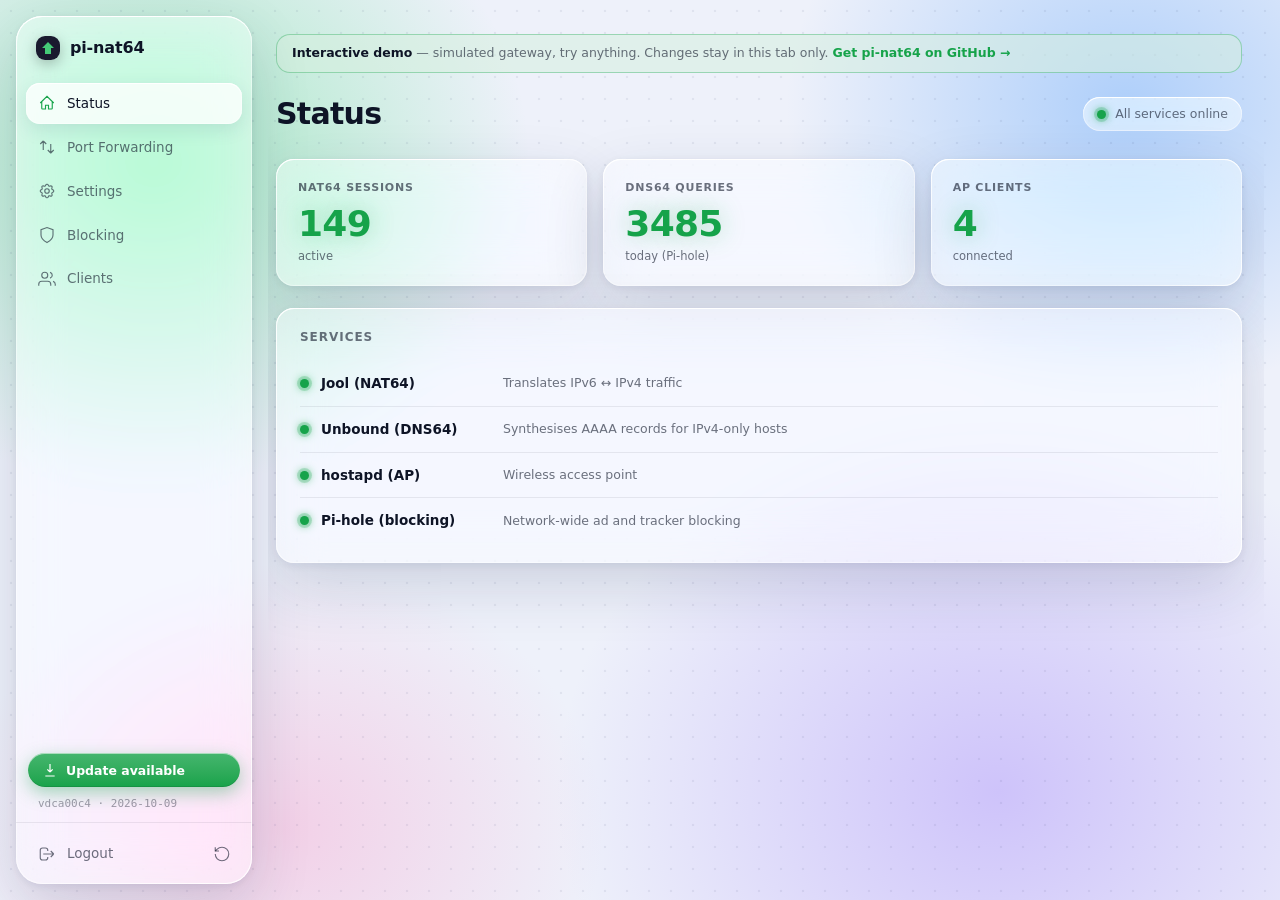
==== commit bc56ef2b: "Demo: rebuild from dca00c4" ====
--- a/docs/index.html
+++ b/docs/index.html
@@ -56,7 +56,7 @@
       <svg width="16" height="16" viewBox="0 0 24 24" fill="none" stroke="currentColor" stroke-width="1.8"><path d="M12 3v12m0 0-4-4m4 4 4-4M5 21h14"/></svg>
       <span>Update<span class="hide-sm"> available</span></span>
     </button>
-    <div class="sidebar-version" id="sidebar-version">v264130d · 2026-10-04</div>
+    <div class="sidebar-version" id="sidebar-version">vdca00c4 · 2026-10-09</div>
     <div class="sidebar-footer">
       <a href="login.html" class="nav-item logout" aria-label="Logout">
         <svg width="18" height="18" viewBox="0 0 24 24" fill="none" stroke="currentColor" stroke-width="1.5"><path d="M17 16l4-4m0 0l-4-4m4 4H7m6 4v1a3 3 0 01-3 3H6a3 3 0 01-3-3V7a3 3 0 013-3h4a3 3 0 013 3v1"/></svg>
